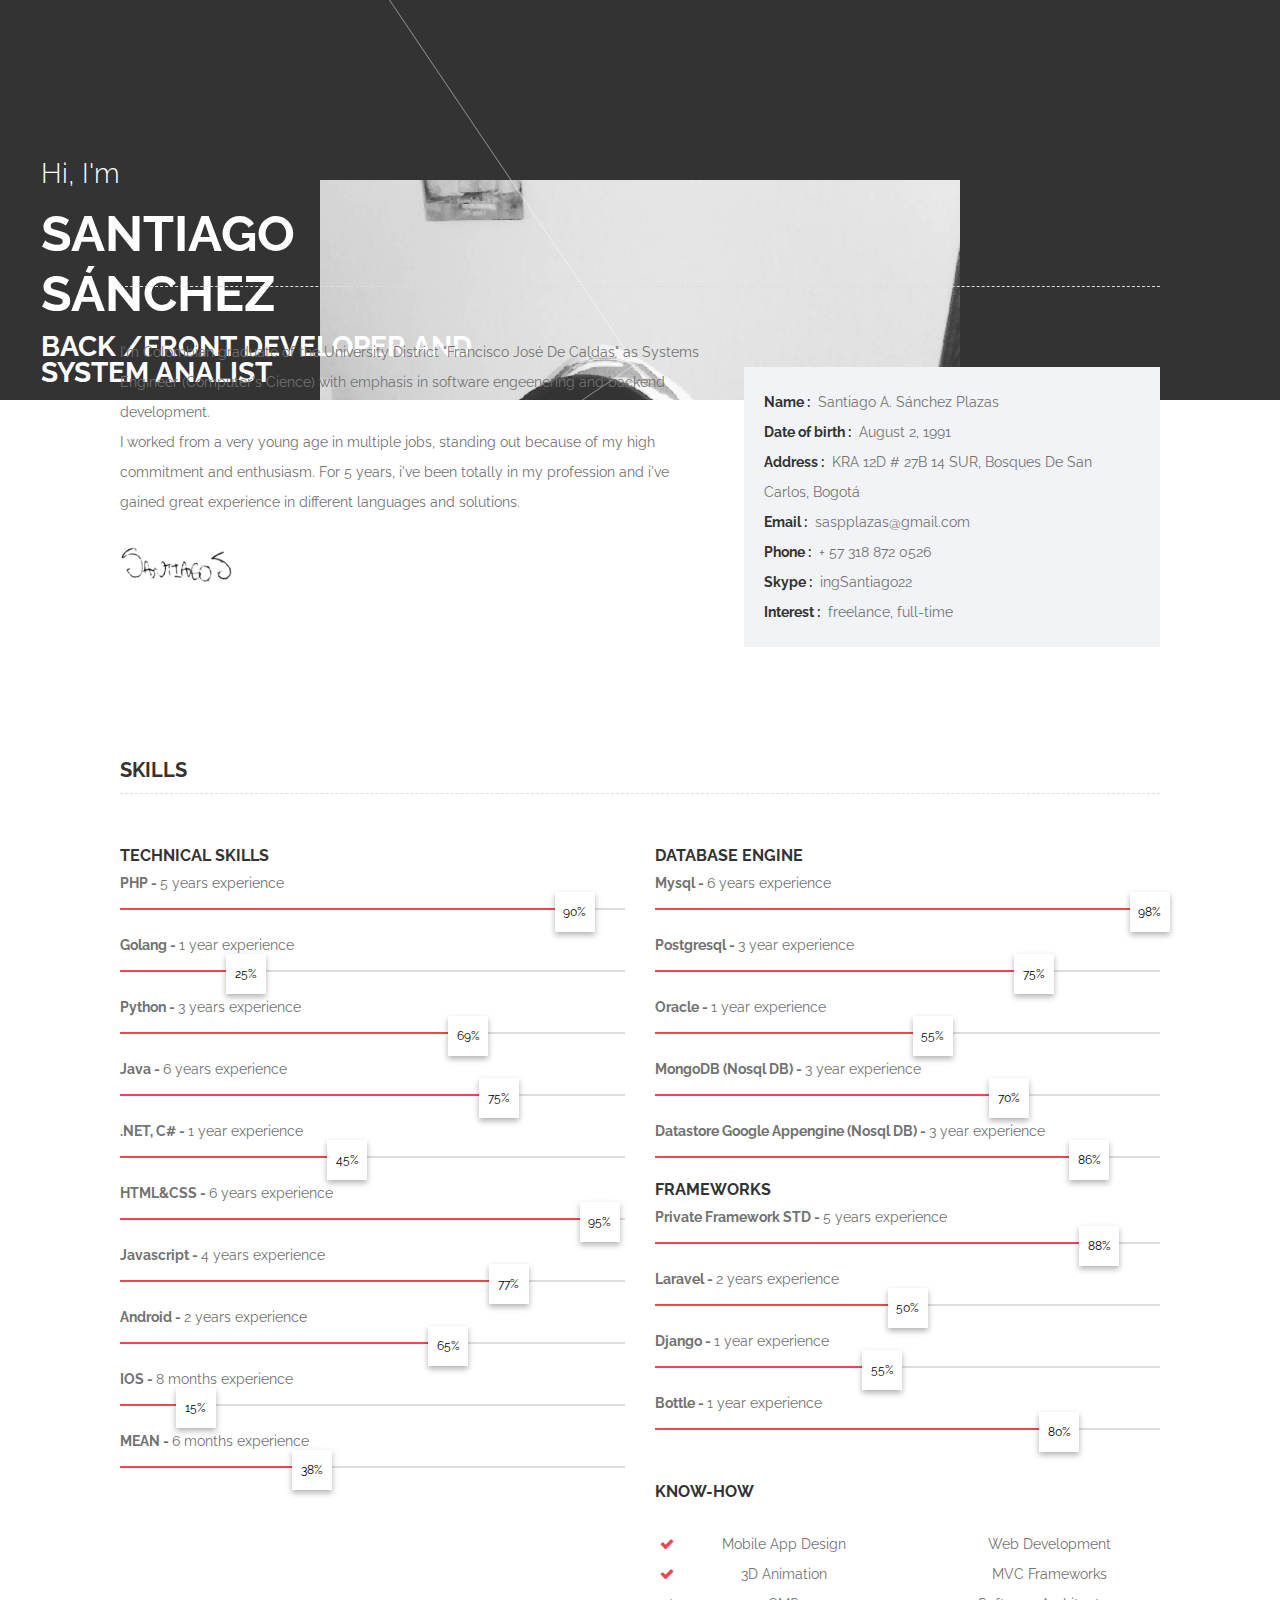
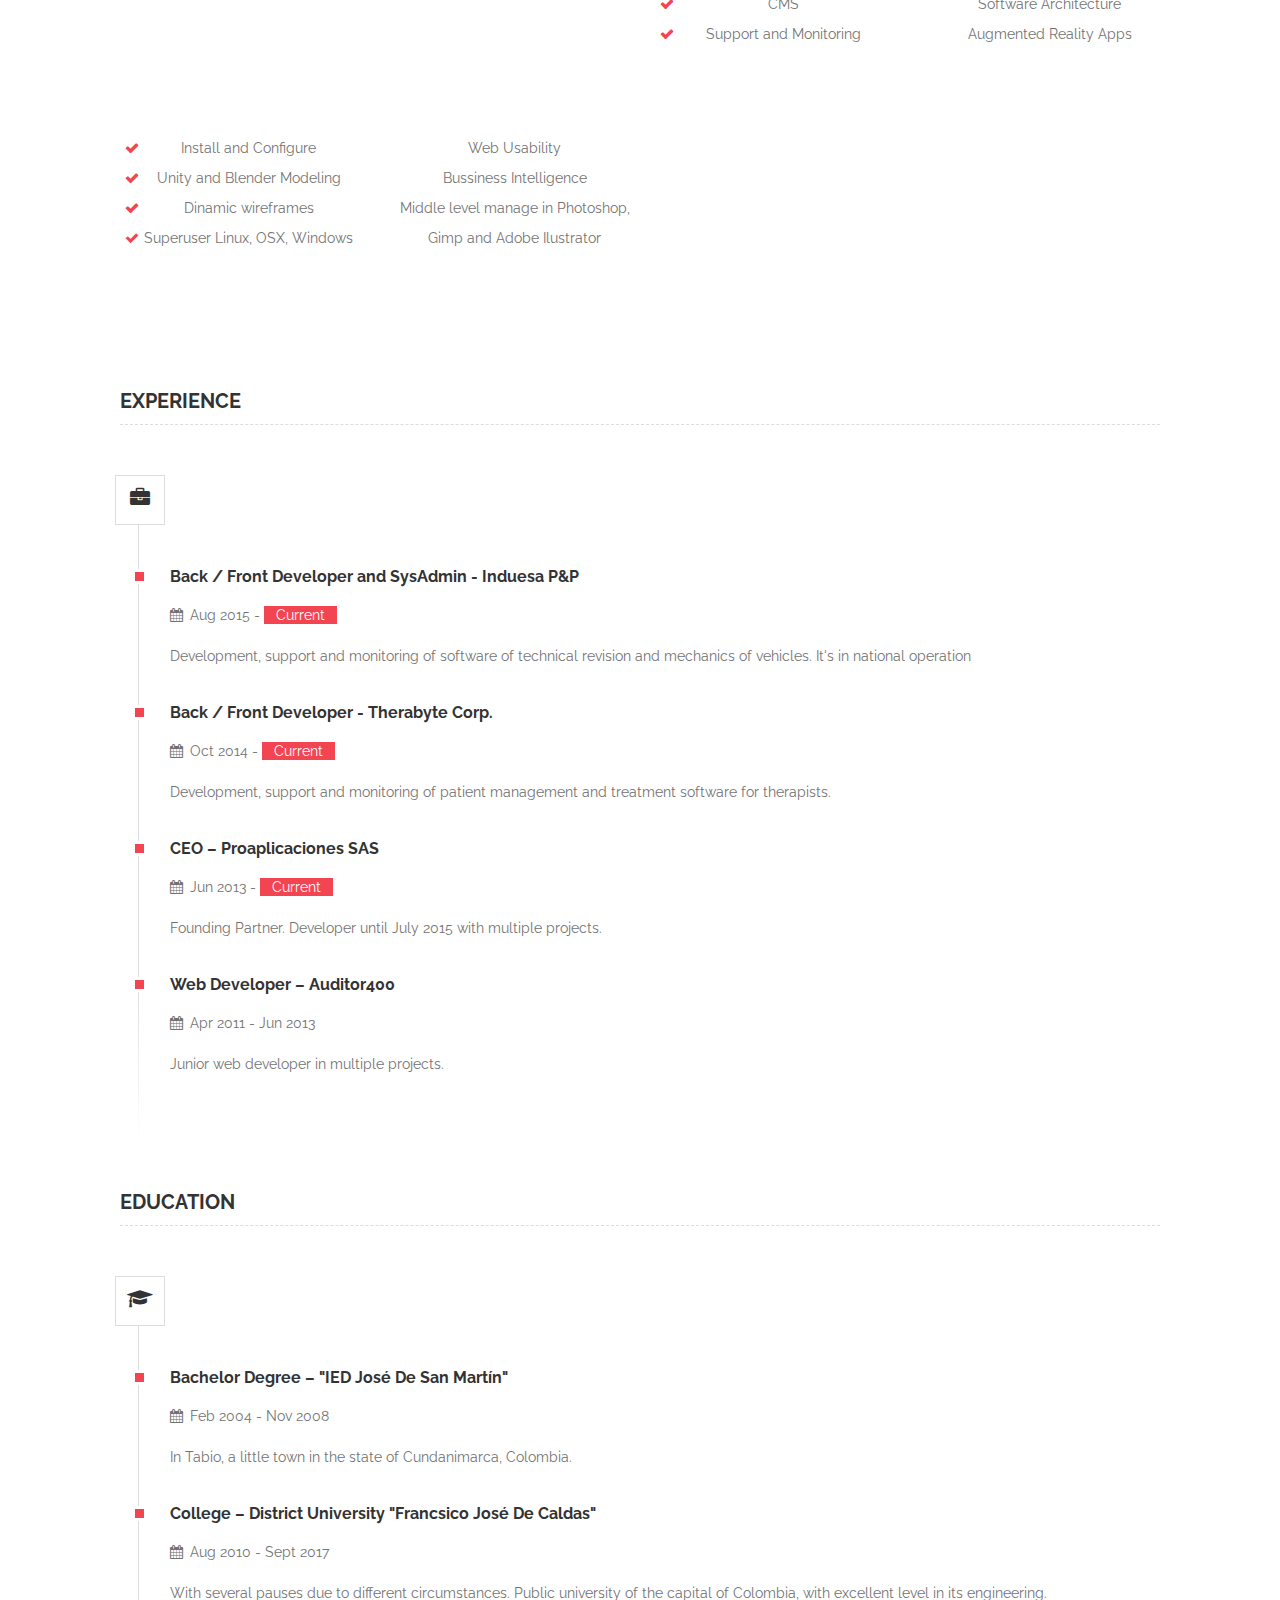
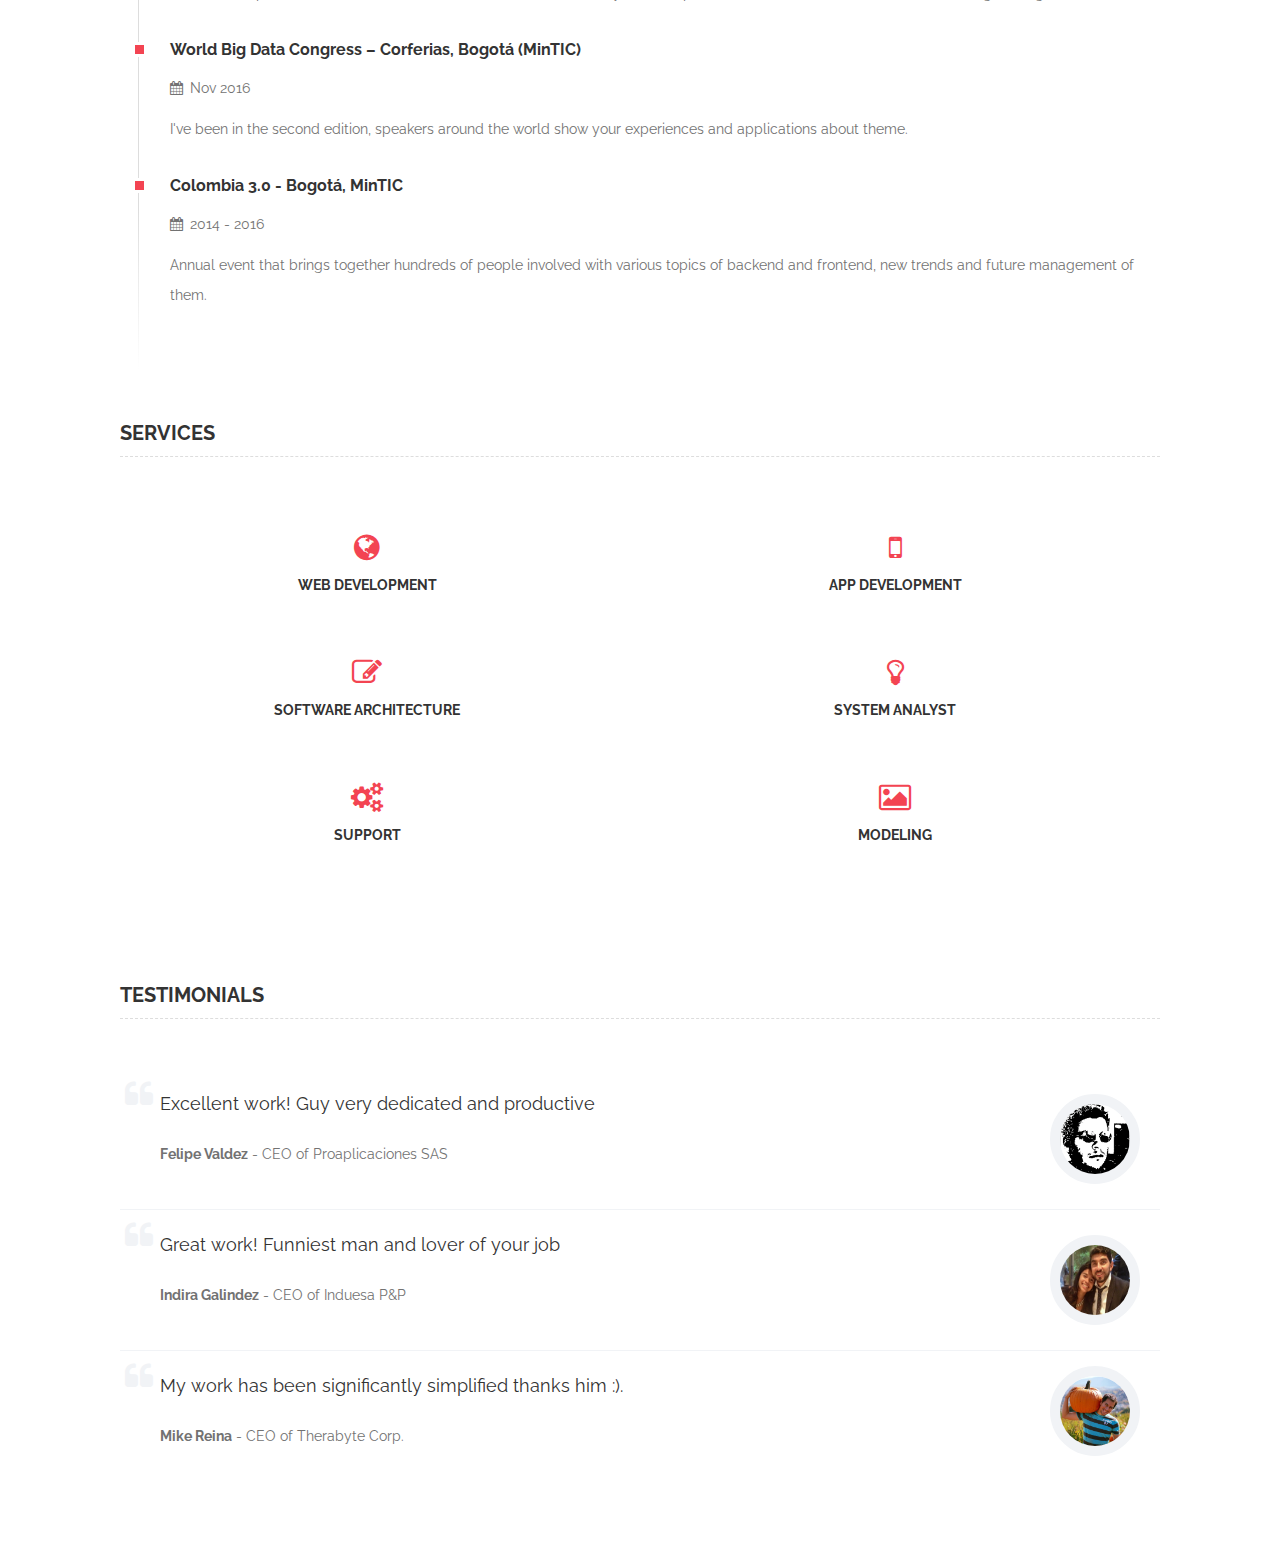
==== printable.html @ 927e7706 "initial commit" ====
<!DOCTYPE html>
<html lang="en">
<head>
	<meta charset="utf-8" />
	<meta http-equiv="X-UA-Compatible" content="IE=edge" />
	<meta name="viewport" content="width=device-width, initial-scale=1" />
	
	<title>Santiago S.| vCard</title>
	<meta name="description" content="" />
	<meta name="author" content="Santiago Sanchez" />
	<link rel="icon" href="images/favicon.ico"/>

	<link href='https://fonts.googleapis.com/css?family=Raleway:400,700' rel='stylesheet' type='text/css'/>
	<link rel="stylesheet" href="css/bootstrap.min.css" type="text/css" media="screen"/>
	<link rel="stylesheet" href="css/font-awesome.min.css" type="text/css" media="screen"/>
	<link rel="stylesheet" href="css/animate.css" type="text/css" media="screen"/>
	<link rel="stylesheet" href="css/style.css" type="text/css" media="screen"/>

</head>
<style>
.home {
    width: 100%;
    height: 400px;
    position: absolute;
    overflow: hidden;
    /*background: url(../images/1920X1080.gif) #333 40% 40%;*/
    background: #333 40% 40%;
    background-size: cover;
}
.home img {
    width: 50%;
    vertical-align: middle;
    text-align: center;
    margin-left: 25%;
    margin-top: 180px;
}
.content{
	margin-top:150px;
}
.colsm4.service{
	display:inline-block;
	max-width:49%;
	min-width:49%;
}
</style>
<body>
	<section class="home">
		<img class="sign" src="images/bgv2.jpg" alt="" />
	</section>
            <div class="container">
		<div class="name-block"> 
			<div class="name-block-container">	
				<h1><span>Hi, I'm</span>Santiago S&aacute;nchez</h1>
                                                <h2>Back /front Developer and System Analist</h2>				
			</div>	
		</div> 
		
									
			<section class="content"> 
				
				<div class="block-content">
					<h3 class="block-title">Profile</h3>
					<div class="row">
						<div class="col-md-7">
							<p>I'm Colombian graduate of the University District "Francisco José De Caldas" as Systems Engineer (Computer's Cience) with emphasis in software engeenering and backend development.   </p>
							<p>I worked from a very young age in multiple jobs, standing out because of my high commitment and enthusiasm. For 5 years, i've been totally in my profession and i've gained great experience in different languages and solutions. </p>
							<img class="sign" src="images/signature.png" alt="" />
						</div>
						<br/>
						<div class="col-md-5">
							<ul class="info-list">
								<li><strong>Name : </strong>   Santiago A. S&aacute;nchez Plazas</li>
								<li><strong>Date of birth : </strong>   August 2, 1991 </li>
								<li><strong>Address : </strong>   KRA 12D # 27B 14 SUR, Bosques De San Carlos, Bogot&aacute;</li>
								<li><strong>Email : </strong>  saspplazas@gmail.com</li>
								<li><strong>Phone : </strong>   + 57 318 872 0526</li>
								<li><strong>Skype : </strong>  ingSantiago22</li>
								<li><strong>Interest : </strong>  freelance, full-time</li>
							</ul>
						</div>					
					</div>
				</div> 
				
				<div class="block-content ">
					<h3 class="block-title">Skills</h3>
					<div class="row">
						<div class="col-sm-6">
							<h4>Technical Skills</h4>
							<label class="progress-bar-label">PHP - <span>5 years experience</span></label>
							<div class="progress">
								<div style="width: 90%;" class="progress-bar" role="progressbar" aria-valuenow="90" aria-valuemin="0" aria-valuemax="100">
									<span>90%</span>
								</div> 
							</div>
							<label class="progress-bar-label">Golang - <span>1 year experience</span></label>
							<div class="progress">
								<div style="width: 25%;" class="progress-bar" role="progressbar" aria-valuenow="25" aria-valuemin="0" aria-valuemax="100">
									<span>25%</span>
								</div> 
							</div>
							<label class="progress-bar-label">Python - <span>3 years experience</span></label>
							<div class="progress">
								<div style="width: 69%;" class="progress-bar" role="progressbar" aria-valuenow="69" aria-valuemin="0" aria-valuemax="100">
									<span>69%</span>
								</div> 
							</div>
							<label class="progress-bar-label">Java - <span>6 years experience</span></label>
							<div class="progress">
								<div style="width: 75%;" class="progress-bar" role="progressbar" aria-valuenow="75" aria-valuemin="0" aria-valuemax="100">
									<span>75%</span>
								</div> 
							</div>
							<label class="progress-bar-label">.NET, C# - <span>1 year experience</span></label>
							<div class="progress">
								<div style="width: 45%;" class="progress-bar" role="progressbar" aria-valuenow="45" aria-valuemin="0" aria-valuemax="100">
									<span>45%</span>
								</div> 
							</div>
							<label class="progress-bar-label">HTML&amp;CSS - <span>6 years experience</span></label>
							<div class="progress">
								<div style="width: 95%;" class="progress-bar" role="progressbar" aria-valuenow="95" aria-valuemin="0" aria-valuemax="100">
									<span>95%</span>
								</div> 
							</div>
							<label class="progress-bar-label">Javascript - <span>4 years experience</span></label>
							<div class="progress">
								<div style="width: 77%;" class="progress-bar" role="progressbar" aria-valuenow="77" aria-valuemin="0" aria-valuemax="100">
									<span>77%</span>
								</div> 
							</div>
							<label class="progress-bar-label">Android - <span>2 years experience</span></label>
							<div class="progress">
								<div style="width: 65%;" class="progress-bar" role="progressbar" aria-valuenow="65" aria-valuemin="0" aria-valuemax="100">
									<span>65%</span>
								</div> 
							</div>
							<label class="progress-bar-label">IOS - <span>8 months experience</span></label>
							<div class="progress">
								<div style="width: 15%;" class="progress-bar" role="progressbar" aria-valuenow="15" aria-valuemin="0" aria-valuemax="100">
									<span>15%</span>
								</div> 
							</div>
							<label class="progress-bar-label">MEAN - <span>6 months experience</span></label>
							<div class="progress">
								<div style="width: 38%;" class="progress-bar" role="progressbar" aria-valuenow="38" aria-valuemin="0" aria-valuemax="100">
									<span>38%</span>
								</div> 
							</div>
						</div> 
						<div class="col-sm-6">
							<h4>Database Engine</h4>
							<label class="progress-bar-label">Mysql - <span>6 years experience</span></label>
							<div class="progress">
								<div style="width: 98%;" class="progress-bar" role="progressbar" aria-valuenow="98" aria-valuemin="0" aria-valuemax="100">
									<span>98%</span>
								</div> 
							</div>
							<label class="progress-bar-label">Postgresql - <span>3 year experience</span></label>
							<div class="progress">
								<div style="width: 75%;" class="progress-bar" role="progressbar" aria-valuenow="75" aria-valuemin="0" aria-valuemax="100">
									<span>75%</span>
								</div> 
							</div>
							<label class="progress-bar-label">Oracle - <span>1 year experience</span></label>
							<div class="progress">
								<div style="width: 55%;" class="progress-bar" role="progressbar" aria-valuenow="55" aria-valuemin="0" aria-valuemax="100">
									<span>55%</span>
								</div> 
							</div>
							<label class="progress-bar-label">MongoDB (Nosql DB) - <span>3 year experience</span></label>
							<div class="progress">
								<div style="width: 70%;" class="progress-bar" role="progressbar" aria-valuenow="70" aria-valuemin="0" aria-valuemax="100">
									<span>70%</span>
								</div> 
							</div>
							<label class="progress-bar-label">Datastore Google Appengine (Nosql DB) - <span>3 year experience</span></label>
							<div class="progress">
								<div style="width: 86%;" class="progress-bar" role="progressbar" aria-valuenow="86" aria-valuemin="0" aria-valuemax="100">
									<span>86%</span>
								</div> 
							</div>
						</div>
						<div class="col-sm-6">
							<h4>Frameworks</h4>
							<label class="progress-bar-label">Private Framework STD - <span>5 years experience</span></label>
							<div class="progress">
								<div style="width: 88%;" class="progress-bar" role="progressbar" aria-valuenow="88" aria-valuemin="0" aria-valuemax="100">
									<span>88%</span>
								</div> 
							</div>
							<label class="progress-bar-label">Laravel - <span>2 years experience</span></label>
							<div class="progress">
								<div style="width: 50%;" class="progress-bar" role="progressbar" aria-valuenow="50" aria-valuemin="0" aria-valuemax="100">
									<span>50%</span>
								</div> 
							</div>
							<label class="progress-bar-label">Django - <span>1 year experience</span></label>
							<div class="progress">
								<div style="width: 45%;" class="progress-bar" role="progressbar" aria-valuenow="55" aria-valuemin="0" aria-valuemax="100">
									<span>55%</span>
								</div> 
							</div>
							<label class="progress-bar-label">Bottle - <span>1 year experience</span></label>
							<div class="progress">
								<div style="width: 80%;" class="progress-bar" role="progressbar" aria-valuenow="80" aria-valuemin="0" aria-valuemax="100">
									<span>80%</span>
								</div> 
							</div>
							<br/>
						</div>
						<div class="col-sm-6">
							<h4>Know-how</h4>
							<div class="row">
								<div class="colsm4 service">
									<ul class="icon-list">
										<li>Mobile App Design</li>
										<li>3D Animation</li>
										<li>CMS</li>
										<li>Support and Monitoring</li>
									</ul>
								</div> 
								<div class="colsm4 service">
									<ul class="icon-list">
										<li>Web Development</li>
										<li>MVC Frameworks</li>
										<li>Software Architecture</li>
										<li>Augmented Reality Apps</li>
									</ul>
								</div> 
							</div> 
						</div> 
						<div class="col-sm-6">
							<h4>&nbsp;</h4>
							<div class="row">
								<div class="colsm4 service">
									<ul class="icon-list">
										<li>Install and Configure</li>
										<li>Unity and Blender Modeling</li>
										<li>Dinamic wireframes</li>
										<li>Superuser Linux, OSX, Windows </li>
									</ul>
								</div> 
								<div class="colsm4 service">
									<ul class="icon-list">
										<li>Web Usability</li>
										<li>Bussiness Intelligence</li>	
										<li>Middle level manage in Photoshop, Gimp and Adobe Ilustrator</li>	
									</ul>
								</div> 
							</div> 
						</div> 
					</div> 
				</div>
						
				<div class="block-content ">
					<h3 class="block-title">Experience</h3>
					<div class="timeline experience">

						<div class="row ">											
							<div class="col-md-12">
								<div class="exp-holder">
									
									<div class="exp">
										<div class="hgroup">
											<h4>Back / Front Developer and SysAdmin - Induesa P&P</h4>
											<h5>Aug 2015 - <span class="current">Current</span></h5>
										</div>
										<p>Development, support and monitoring of software of technical revision and mechanics of vehicles. It's in national operation</p>
									</div>
									<div class="exp">
										<div class="hgroup">
											<h4>Back / Front Developer -  Therabyte Corp.</h4>
											<h5>Oct 2014 - <span class="current">Current</span></h5>
										</div>
										<p>Development, support and monitoring of patient management and treatment software for therapists.</p>
									</div>
									<div class="exp">
										<div class="hgroup">
											<h4>CEO – Proaplicaciones SAS </h4>
											<h5>Jun 2013 - <span class="current">Current</span></h5>
										</div>
										<p>Founding Partner. Developer until July 2015 with multiple projects.</p>
									</div>

									<div class="exp">
										<div class="hgroup">
											<h4>Web Developer – Auditor400 </h4>
											<h5>Apr 2011 - Jun 2013</h5>
										</div>
										<p>Junior web developer in multiple projects.</p>
									</div>												
															
								</div>
							</div>											
						</div>

					</div>
				</div>
				
				<div class="block-content">
					<h3 class="block-title">Education</h3>
					<div class="timeline education">
						<div class="row ">
							<div class="col-md-12">
								<div class="exp-holder">
									<div class="exp">
										<div class="hgroup">
											<h4>Bachelor Degree – "IED Jos&eacute; De San Mart&iacute;n" </h4>
											<h5>Feb 2004 - Nov 2008</h5>
										</div>
										<p>In Tabio, a little town in the state of Cundanimarca, Colombia.</p>
									</div>
									<div class="exp">
										<div class="hgroup">
											<h4>College – District University "Francsico Jos&eacute; De Caldas" </h4>
											<h5>Aug 2010 - Sept 2017</h5>
										</div>
										<p>With several pauses due to different circumstances. Public university of the capital of Colombia, with excellent level in its engineering.</p>
									</div>
									<div class="exp">
										<div class="hgroup">
											<h4>World Big Data Congress – Corferias, Bogot&aacute; (MinTIC) </h4>
											<h5>Nov 2016</h5>
										</div>
										<p>I've been in the second edition, speakers around the world show your experiences and applications about theme.</p>
									</div>
									<div class="exp">
										<div class="hgroup">
											<h4>Colombia 3.0 - Bogot&aacute;, MinTIC </h4>
											<h5>2014 - 2016</h5>
										</div>
										<p>Annual event that brings together hundreds of people involved with various topics of backend and frontend, new trends and future management of them.</p>
									</div>
								</div>
							</div>
						</div>
					 </div>
				</div>
				
				<div class="block-content">
					<h3 class="block-title">Services</h3>
					<div class="row">
						<div class="colsm4 service">
							<div class="service-icon">
								<i class=" fa fa-globe"></i>
							</div>
							<h4>Web Development</h4>
							<p></p>
						</div>
						<div class="colsm4 service">
							<div class="service-icon">
								<i class=" fa fa-mobile"></i>
							</div>
							<h4>App Development</h4>
							<p></p>
						</div>
						<div class="colsm4 service">
							<div class="service-icon">
								<i class=" fa fa-pencil-square-o"></i>
							</div>
							<h4>Software Architecture</h4>
							<p></p>
						</div>
						<div class="colsm4 service">
							<div class="service-icon">
								<i class="fa fa-lightbulb-o"></i>
							</div>
							<h4>System Analyst</h4>
							<p></p>
						</div>	
						<div class="colsm4 service">
							<div class="service-icon">
								<i class="fa fa-gears"></i>
							</div>
							<h4>Support</h4>
							<p></p>
						</div>
						<div class="colsm4 service">
							<div class="service-icon">
								<i class="fa fa-image"></i>
							</div>
							<h4>Modeling</h4>
							<p></p>
						</div>							
					</div>
				</div> 
				
				<!--<div class="block-content">
					<h3 class="block-title">Awards</h3>
					<div class="row">
						<div class="col-md-12">
							<div class="col-sm-3 awards">
								<img src="images/awards/350x150.gif" alt="" />
							</div>
							<div class="col-sm-3 awards">
								<img src="images/awards/350x150.gif" alt="" />
							</div>
							<div class="col-sm-3 awards">
								<img src="images/awards/350x150.gif" alt="" />
							</div>
							<div class="col-sm-3 awards">
								<img src="images/awards/350x150.gif" alt="" />
							</div>
						</div>	
					</div>
				</div>--> 
				
				<div class="block-content">
					<h3 class="block-title">Testimonials</h3>
					<div class="row">
						<div class="col-md-12">
							<ul class="testimonials">
								<li>
									<img src="images/testimonials/1.png" alt="">
									<blockquote>Excellent work! Guy very dedicated and productive<p class="quote"><span>Felipe Valdez</span> - CEO of Proaplicaciones SAS</p></blockquote>
									
								</li>
								<li>
									<img src="images/testimonials/2.png" alt="">
									<blockquote>Great work! Funniest man and lover of your job<p class="quote"><span>Indira Galindez</span> - CEO of Induesa P&P</p></blockquote>
									
								</li>
								<li>
									<img src="images/testimonials/3.png" alt="">
									<blockquote>My work has been significantly simplified thanks him :).<p class="quote"><span>Mike Reina</span> - CEO of Therabyte Corp.</p></blockquote>
									
								</li>
							</ul>
						  </div>						
					</div>
					
				</div> 
			
			</section>						
	</div>			



<script src="https://ajax.googleapis.com/ajax/libs/jquery/1.11.3/jquery.min.js"></script>
<script type="text/javascript" src="js/bootstrap.min.js"></script>
<script type="text/javascript" src="js/jquery.isotope.min.js"></script>
<script type="text/javascript" src="js/jquery.placeholder.min.js"></script>
 </body>
</html>
---- css/style.css ----
/*------------------------------------------------------------------

    [Master Stylesheet]

    Theme Name: Hello | Personal vCard Template
    Version: 1.0
    Last change: 09/12/2015
	Developer: LionCoders - http://www.lion-coders.com

-------------------------------------------------------------------*/



/*------------------------------------------------------------------

    [Table of contents]

	1. MAIN CONTAINER
	2. MENU
	3. NAME BLOCK
	4. ABOUT BLOCK
	5. PORTFOLIO BLOCK
	6. BLOG BLOCK
	7. CONTACT BLOCK
	8. CONTENT BLOCKS
	9. RESPONSIVE

-------------------------------------------------------------------*/

/* -------------------------
        0. standard
------------------------- */
body {
    font: 400 14px 'Raleway', sans-serif;
    -webkit-font-smoothing: antialiased;
    line-height: 30px;
    color: #727272;
    overflow-x: hidden;
}

a:hover, a:focus {
    text-decoration: none;
    outline: none;
}

img {
    max-width: 100%;
    height: auto;
}


/* texts */
h1, h2, h3, h4, h5, h6 {
    text-transform: uppercase;
    font-weight: 700;
    color: #333;
}

h1 {
    font-size: 50px;
    line-height: 60px;
    margin-top: 0;
    margin-bottom: 0;
}

h2 {
    font-size: 22px;
    line-height: 26px;
    margin-top: 0;
    margin-bottom: 0;
}

h3 {
    font-size: 20px;
    line-height: 26px;
    margin-top: 0;
    margin-bottom: 0;
    font-weight: 500;
}

h4 {
    font-size: 16px;
    line-height: 24px;
    margin-top: 0;
    margin-bottom: 0;
}

h5 {
    font-size: 15px;
    line-height: 32px;
    margin-top: 0;
    margin-bottom: 0;
}

h6 {
    font-size: 14px;
    line-height: 32px;
    font-weight: 500;
}

p {
    margin: 0;
}

ul {
    list-style: none;
    padding-left: 0;
}

strong, small {
    color: #333;
}

.btn {
    border: 2px solid transparent;
    border-radius: 0;
    padding: 12px 28px;
    margin: 20px 0;
    text-transform: uppercase;
    font-size: 14px;
    font-weight: 700;
    transition: all .3s;
    position: relative;
    color: #FFF;
    background-color: #F34452;
    z-index: 20;
    overflow: hidden;
}

.btn:hover {
    color: #F34452;
    background-color: #FFF;
    border: 2px solid #F34452;
}
.btn:focus {
    color: #FFF;
	outline: none;
}

.btn-download {
    border: none;
    font-size: 16px;
    padding: 16px 55px 16px 25px;
}

.btn-download:hover {
    border: none;
    color: #FFF;
    background-color: #F34452;
}

.btn-download:before {
    position: absolute;
    content: '\f019';
    font-family: 'FontAwesome';
    top: 16px;
    right: 20px;
    font-size: 16px;
}

.btn-download:hover:before {
    -webkit-animation-duration: 1s;
    animation-duration: 1s;
    -webkit-animation-fill-mode: both;
    animation-fill-mode: both;
    -webkit-animation-iteration-count: infinite;
    animation-iteration-count: infinite;
    -webkit-animation-name: fadeOutDown;
    animation-name: fadeOutDown;
    -webkit-transform-origin: center bottom;
    transform-origin: center bottom;
}

.btn-download:after {
    content: "";
    position: absolute;
    background-color: rgba(0,0,0,0.2);
    right: 0;
    top: 0;
    height: 100%;
    width: 0;
    z-index: -1;
    transition: all .3s;
}

.btn-download:hover:after {
    width: 50px;
    height: 70px;
    right: -5px;
    top: -5px;
    -ms-transform: rotate(15deg);
    -webkit-transform: rotate(15deg);
    transform: rotate(15deg);
}

.form-control {
    box-shadow: none;
    -webkit-box-shadow: none;
    border-radius: 0;
}

.form-control:focus {
    box-shadow: none;
    -webkit-box-shadow: none;
}

.hidex {
    opacity: 0;
    visibility: hidden;
    z-index: -100;
}

.showx {
    opacity: 1;
    visibility: visible;
    z-index: 999;
}

.lowercase {
    text-transform: lowercase;
}

.preloader {
	position: fixed;
	left: 0;
	top: 0;
	right: 0;
	bottom: 0;
	width: 100%;
	height: 100%;
	z-index: 9999;
	background: transparent;
}

.preloader .spinner {
	position: absolute;
	top: 50%;
	left: 50%;
	margin-top: -32.5px;
	margin-left: -32.5px;
}

.preloader-left {
	position: fixed;
	width: 50%;
	height: 100%;
	background: white;
	z-index: 999;
	transition: .7s .3s transform ease-in-out;
}

.slide-left {
	transform: translate3d(-100%, 0, 0);
	will-change: transform;
}

.preloader-right {
	position: fixed;
	width: 50%;
	right: 0;
	height: 100%;
	background: white;
	z-index: 999;
	transition: .7s .3s transform ease-in-out;
}

.slide-right {
	transform: translate3d(100%, 0, 0);
	will-change: transform;
}


/* -------------------------
        1. MAIN CONTAINER
------------------------- */
.home {
    width: 100%;
    height: 100%;
    position: absolute;
    overflow: hidden;
    /*background: url(../images/1920X1080.gif) #333 40% 40%;*/
    background: url(../images/bw/8.jpg) #333 40% 40%;
    background-size: cover;
}

/* -------------------------
        2. MENU
------------------------- */
.menu-blocks {
    transition: all 0.5s;
}

h2.menu-item {
    position: relative;
    color: #FFF;
    cursor: pointer;
    margin: 50px;
    font-size: 28px;
}

h2.menu-item:before {
    position: absolute;
    top: -40px;
    left: -20px;
    font-size: 14px;
}

h2.about.menu-item:before {
    content: '01';
}

h2.portfolio.menu-item:before {
    content: '02';
}

h2.blog.menu-item:before {
    content: '03';
}

h2.contact.menu-item:before {
    content: '04';
}

h2.menu-item:after {
    position: absolute;
    content: '';
    top: -10px;
    left: -20px;
    width: 70px;
    height: 1px;
    background: #FFF;
    transition: all 0.5s ease;
}

h2.menu-item:hover:after {
    background: #F34452;
}



/* -------------------------
        3. NAME BLOCK
------------------------- */
.name-block {
    position: absolute;
    width: 700px;
    height: 700px;
    border: 1px solid rgba(255,255,255,0.4);
    display: table;
    transition: all 0.5s;
}

.name-block.reverse {
    position: absolute;
    -ms-transform: rotate(0deg);
    -webkit-transform: rotate(0deg);
    transform: rotate(0deg);
    width: 30%;
    height: 100%;
    left: 0;
    top: 0;
    border: none;
    display: table;
}

.name-block-container.reverse {
    display: table-cell;
    height: 100%;
    vertical-align: middle;
    -ms-transform: rotate(0deg);
    -webkit-transform: rotate(0deg);
    transform: rotate(0deg);
    padding: 0 30px;
}

.name-block-container {
    display: table-cell;
    vertical-align: middle;
    padding-left: 240px;
    -ms-transform: rotate(34deg);
    -webkit-transform: rotate(34deg);
    transform: rotate(34deg);
}

.name-block-container h1,
.name-block-container h2 {
    text-transform: capitalize;
    font-weight: 700;
    color: #FFF;
    margin-bottom: 10px;
    text-transform: uppercase;
}

.name-block-container h2 {
    font-size: 28px;
}

.name-block-container h1 span {
    font-size: 28px;
    font-weight: 300;
    display: block;
    text-transform: capitalize;
}

.social {
    position: absolute;
    bottom: 15%;
}

.social li {
    display: inline-block;
    margin-right: 2px;
    text-align: center;
}

.social a {
    border: 2px solid #FFF;
    color: #FFF;
    display: inline-block;
    height: 35px;
    width: 35px;
}

.social li i {
    line-height: 32px;
    font-size: 12px;
}

.social a:hover {
    border: 2px solid #F34452;
    color: #F34452;
}


/* -------------------------
        4. ABOUT BLOCK
------------------------- */
.about-block {
    position: absolute;
    width: 430px;
    height: 300px;
    border: 1px solid rgba(255,255,255,0.4);
    display: table;
}

.about-block-container {
    display: table-cell;
    vertical-align: middle;
    padding: 150px 0 0 70px;
    -ms-transform: rotate(34deg);
    -webkit-transform: rotate(34deg);
    transform: rotate(34deg);
}

.sign {
    margin-top: 30px;
}

ul.info-list {
    background: #F1F3F6;
    padding: 20px;
}

ul.info-list li strong {
    margin-right: 5px;
}

.progress {
    height: 2px;
    margin-bottom: 20px;
    background-color: #ddd;
    border-radius: 0;
    box-shadow: none;
    overflow: visible;
}

.progress-bar {
    line-height: 8px;
    background-color: #F34452;
    box-shadow: none;
    position: relative;
}

.progress-bar span {
    display: block;
    width: 40px;
    height: 40px;
    line-height: 40px;
    text-align: center;
    color: #000;
    background: #fff;
    font-weight: 400;
    position: absolute;
    top: -16px;
    right: -20px;
    box-shadow: 0 3px 6px rgba(0,0,0,.3);
}

.progress-bar-label {
    font-weight: 700;
    margin-bottom: 10px;
}

.progress-bar-label span {
    font-weight: 400;
}

.icon-list li {
    padding-left: 25px;
}

.icon-list li:before {
    position: absolute;
    content: '\f00c';
    font-family: 'FontAwesome';
    left: 20px;
    color: #F34452;
}

.timeline {
    position: relative;
}

.timeline:before {
    background: #ddd;
    background: -moz-linear-gradient(top,  #ddd 1%, #ddd 75%, #ffffff 100%);
    background: -webkit-gradient(linear, left top, left bottom, color-stop(1%,#ddd), color-stop(75%,#ddd), color-stop(100%,#ffffff));
    background: -webkit-linear-gradient(top,  #ddd 1%,#ddd 75%,#ffffff 100%);
    background: -o-linear-gradient(top,  #ddd 1%,#ddd 75%,#ffffff 100%);
    background: -ms-linear-gradient(top,  #ddd 1%,#ddd 75%,#ffffff 100%);
    background: linear-gradient(to bottom,  #ddd 1%,#ddd 75%,#ffffff 100%);
    filter: progid:DXImageTransform.Microsoft.gradient( startColorstr='#ddd', endColorstr='#ffffff',GradientType=0 );
    bottom: 0;
    content: "";
    left: 18px;
    position: absolute;
    top: 50px;
    width: 1px;
    height: 100%;
}

.timeline:after {
    border: 1px solid #ddd;
    font-family: 'FontAwesome';
    top: 0;
    left: -5px;
    width: 50px;
    height: 50px;
    position: absolute;
    text-align: center;
    color: #333333;
    font-size: 20px;
    line-height: 45px;
}

.timeline.experience:after {
    content: '\f0b1';
}

.timeline.education:after {
    content: '\f19d';
}

.exp {
    padding-left: 50px;
    padding-top: 20px;
    position: relative;
    margin-bottom: 10px;
}

.exp:after {
    background: #F34452;
    border: 3px solid #ffffff;
    content: "";
    height: 15px;
    left: 12px;
    position: absolute;
    text-align: center;
    top: 24px;
    width: 15px;
}

.exp-holder {
    margin-top: 70px;
}

.exp .hgroup h4, .exp .hgroup h5 {
    text-transform: none;
    margin-bottom: 10px;
}

.exp .hgroup {
    margin-bottom: 5px;
}

.exp .hgroup h5 {
    font-size: 14px;
    font-weight: 400;
    color: #727272;
    padding-left: 20px;
}

.exp .hgroup h5:before {
    position: absolute;
    left: 50px;
    content: '\f073';
    font-family: 'FontAwesome';
    font-style: normal;
}

.exp .hgroup h5 span.current {
    color: #ffffff;
    background: #F34452;
    padding: 1px 12px;
}

.service {
    text-align: center;
    margin: 25px 0;
}

.service h4 {
    margin: 10px 0;
    font-size: 14px;
}

.service-icon {
    font-size: 30px;
    margin-bottom: 10px;
    color: #F34452;
}

.awards img {
    border: 1px solid #F1F3F6;
    opacity: 0.7;
}

.awards:hover img {
    opacity: 1;
}

.testimonials li {
    position: relative;
    border-bottom: 1px solid #F1F3F6;
}

.testimonials li:last-child {
    border-bottom: none;
}

.testimonials li:hover {
    background: #F1F3F6;
}

.testimonials li img {
    position: absolute;
    top: 50%;
    transform: translateY(-50%);
    right: 20px;
    width: 90px;
    height: 90px;
    border: 10px solid #F1F3F6;
    border-radius: 50%;
}

.testimonials li:hover img {
    border: 10px solid #F34452;
}

.testimonials li blockquote {
    width: 80%;
    border-left: none;
    padding: 20px 40px;
    color: #333;
}

.testimonials li:before {
    position: absolute;
    top: 10px;
    left: 5px;
    content: '\f10d';
    font-family: 'FontAwesome';
    font-size: 30px;
    color: #F1F3F6;
    z-index: 0;
}

.testimonials li:hover:before {
    color: #FFF;
}

.testimonials li .quote {
    display: block;
    margin-top: 20px;
    font-size: 14px;
    color: #727272;
}

.testimonials li .quote span {
    font-weight: 700;
}

.btn-email {
    position: relative;
}

.btn-email:before {
    position: absolute;
    left: 0;
    top: 45px;
    content: '';
    border-top: 1px solid #F1F3F6;
    width: 100%;
}

/* -------------------------
        5. PORTFOLIO BLOCK
------------------------- */
.portfolio-block {
    position: absolute;
    width: 430px;
    height: 400px;
    border: 1px solid rgba(255,255,255,0.4);
    display: table;
}

.portfolio-block-container {
    display: table-cell;
    vertical-align: middle;
    -ms-transform: rotate(34deg);
    -webkit-transform: rotate(34deg);
    transform: rotate(34deg);
}

/* Portfolio */
#projects {
    margin-bottom: 50px;
}

#filters {
    list-style: none;
    padding: 0;
    margin: 0 0 30px;
    text-align: center;
}

#filters > li {
    display: inline-block;
    position: relative;
    padding: 8px 16px;
    text-transform: uppercase;
    font-size: 13px;
    cursor: pointer;
}

#filters > li:before {
    content: "/";
    position: absolute;
    top: 15px;
    left: -5px;
    font-size: 10px;
    line-height: 18px;
    color: #666;
}

#filters > li:first-child:before {
    content: none;
}

#filters > li.active {
    color: #333;
}

.isotope,
.isotope .isotope-item {
  /* change duration value to whatever you like */
    -webkit-transition-duration: 0.8s;
    -moz-transition-duration: 0.8s;
    -ms-transition-duration: 0.8s;
    -o-transition-duration: 0.8s;
    transition-duration: 0.8s;
}

.isotope {
    -webkit-transition-property: height, width;
    -moz-transition-property: height, width;
    -ms-transition-property: height, width;
    -o-transition-property: height, width;
    transition-property: height, width;
}

.isotope .isotope-item {
    -webkit-transition-property: -webkit-transform, opacity;
    -moz-transition-property: -moz-transform, opacity;
    -ms-transition-property: -ms-transform, opacity;
    -o-transition-property: -o-transform, opacity;
    transition-property: transform, opacity;
}

/**** disabling Isotope CSS3 transitions ****/

.isotope.no-transition,
.isotope.no-transition .isotope-item,
.isotope .isotope-item.no-transition {
    -webkit-transition-duration: 0s;
    -moz-transition-duration: 0s;
    -ms-transition-duration: 0s;
    -o-transition-duration: 0s;
    transition-duration: 0s;
}

.project {
    position: relative;
    width: 33.22222233%;
    float: left;
    overflow: hidden;
}

.vcenter {
    display: table;
    height: 100%;
    width: 100%;
    text-align: center;
}

.centrize {
    display: table-cell;
    vertical-align: middle;
}

.project:hover .project-overlay {
    opacity: 1;
    z-index: 999;
}

.project-overlay {
    position: absolute;
    left: 5%;
    top: 5%;
    height: 90%;
    width: 90%;
    background-color: rgba(255, 255, 255, 0.75);
    opacity: 0;
    transition: opacity .8s ease, border .8s ease;
    text-align: center;
}

.project-overlay p {
    color: #333;
    font-size: 14px;
}

.project-overlay h4 {
    text-transform: uppercase;
    margin: 0;
}

#post-modal .modal-dialog,
#project-modal .modal-dialog {
	width: 100%;
	margin: 0;
}
#post-modal .modal-content,
#project-modal .modal-content {
    border: none;
    border-radius: 0;
    box-shadow: none;
    outline: none;
}

.project-title h2 {
	margin-bottom: 20px;
}
.project-title .tags {
	font-weight: 700;
	font-size: 12px;
	margin-bottom: 20px;
}
.project-description {
	text-align: justify;
}
.project-media {
	margin: 0 auto;
	max-width: 780px;
	margin-top: 30px;
}

.video-container {
    padding: 0 0 60%;
    position: relative;
    width: 100%;
}

.video-container iframe {
    border: 0 none;
    height: 100%;
    left: 0;
    position: absolute;
    top: 0;
    width: 100%;
}

/* -------------------------
        6. BLOG BLOCK
------------------------- */
.blog-block {
    position: absolute;
    width: 430px;
    height: 300px;
    border: 1px solid rgba(255,255,255,0.4);
    display: table;
}

.blog-block-container {
    display: table-cell;
    vertical-align: middle;
    padding-left: 50px;
    -ms-transform: rotate(34deg);
    -webkit-transform: rotate(34deg);
    transform: rotate(34deg);
}

.post {
    background-color: #fff;
    margin: 25px 0;
}

.post:last-child {
    border-bottom: 0;
}

.post-thumbnail {
    text-align: center;
}

.post-title {
    text-align: center;
}

.post-title h2 {
    font-size: 28px;
    margin-top: 50px;
	margin-bottom: 20px;
}

.post-info {
    font-size: 14px;
}

.post-info i {
}

.post-info:after {
    content: "";
    display: block;
    width: 40px;
    height: 2px;
    background: #333;
    margin: 20px auto;
}

.post-info span {
    padding: 0 2px;
}

.post-info .slash:before {
    content: "/";
}

.post-body {
    text-align: center;
    padding: 20px;
}

.post-body p {
    padding-bottom: 20px;
    line-height: 2em;
}

.pagination > li > a, .pagination > li > span {
    background-color: #F1F3F6;
    border: 1px solid #F1F3F6;
    color: #727272;
}

.pagination > li:hover > a, .pagination > li:hover > span {
    color: #333;
}

.pagination > .active > a, .pagination > .active > a:focus, .pagination > .active > a:hover, .pagination > .active > span, .pagination > .active > span:focus, .pagination > .active > span:hover {
    background-color: #F34452;
    border-color: #F34452;
    color: #fff;
}

.pagination > li:first-child > a, 
.pagination > li:first-child > span {
    border-bottom-left-radius: 0;
    border-top-left-radius: 0;
}

.pagination > li:last-child > a, 
.pagination > li:last-child > span {
    border-bottom-right-radius: 0;
    border-top-right-radius: 0;
}

#blog-header {
  height: 500px;
}
#blog-header .overlay {
  position: absolute;
  background: rgba(0,0,0,0.5);
  width: 100%;
  height: 500px;
  top: 0;
  bottom: 0;
  z-index: 0;
}

.single-post-title,
.single-post-title h1 {
	color: #FFF;
}
.single-post-title h1 {
	margin-bottom: 30px;
}

#post .content {
	padding-top: 30px;
}

#single-post .post {
    padding: 0;
    border-bottom: 0;
    margin-bottom: 50px;
}

#single-post .post-body {
    text-align: justify;
}

.author-box {
	background: #F1F3F6;
	overflow: auto;
	padding: 30px 0;
	margin: 30px 0 0;
}
.author-box h3 {
	font-weight: 700;
	font-size: 14px;
	margin-bottom: 10px;
}
.author-box h3 span {
	color: #727272;
}

#blog-social {
	display: block;
	width: 100%;
	clear: both;
	text-align: center;
	padding: 30px 0;
	margin: 0 0 70px;
	border-bottom: 1px solid #F1F3F6;
}

#blog-social > li {
    display: inline-block;
}

#blog-social > li > a {
    display: block;
    width: 40px;
    height: 40px;
    margin: 5px;
    border: 1px solid #ddd;
    font-size: 16px;
    color: #ddd;
    padding: 0;
    line-height: 36px;
    text-align: center;
    transition: all .3s ease;
}

#blog-social > li > a:hover {
    color: #F34452;
	border: 1px solid #F34452;
}

#comments {
    margin-bottom: 50px;
}

#comments h5 {
    font-size: 13px;
}

.comments-list {
    padding-left: 0;
    list-style: none;
    margin: 0;
}

.comments-list > li {
    border: 1px solid #ddd;
    margin-bottom: 14px;
}

.comments-list > li:before,
.comments-list > li:after {
    content: " ";
    display: table;
}

.comments-list > li:after {
    clear: both;
}

.comments-list .children {
    list-style: none;
    border-top: 1px solid #ddd;
    padding-left: 60px;
}

.comments-list .children > li {
    padding: 14px;
    border-bottom: 1px solid #ddd;
    margin: 0;
}

.comments-list .children > li:last-child {
    border-bottom: 0;
}

.comments-list .children > li .comment:before {
    position: absolute;
	content: '\f178';
	font-family: 'FontAwesome';
	font-size: 26px;
    margin-top: 5%;
    margin-left: -30px;
}

.comments-list > li .comment {
    padding: 14px;
}

.comment:before,
.comment:after {
    content: " ";
    display: table;
}

.comment:after {
    clear: both;
}

.comment img {
    margin-top: 10px;
}

.comment-date {
    font-size: 11px;
    color: #727272;
}

.comment-reply {
    font-size: 11px;
    position: absolute;
    right: -15px;
    top: -15px;
    padding: 5px;
    border: 1px solid #ddd;
}

.comments-list .children > li .comment-reply {
    right: -29px;
    top: -29px;
}

.comment-reply:hover {
    background: #333;
}

#respond h5 {
    font-size: 13px;
}

.comment-respond {
    padding: 20px 0;
    margin-bottom: 50px;
}

.comment-respond .form-control {
    font-size: 11px;
}

.comment-respond textarea {
    min-height: 120px;
    max-width: 100%;
    resize: none;
}

.comment-respond input.form-control:focus,
.comment-respond textarea.form-control:focus {
    border: 1px solid #F34452;
}

.form-double:before,
.form-double:after {
    content: " ";
    display: table;
}

.form-double:after {
    clear: both;
}

.form-double .form-group {
    width: 50%;
    float: left;
    padding-right: 5px;
}

.form-double .form-group.last {
    padding-right: 0;
    padding-left: 5px;
}

.comment-respond .form-group .input-group-addon {
    background: transparent;
    border-radius: 0;
}

.form-submit {
    text-align: right;
}

/* -------------------------
        7. CONTACT BLOCK
------------------------- */
.contact-block {
    position: absolute;
    width: 430px;
    height: 400px;
    border: 1px solid rgba(255,255,255,0.4);
    display: table;
}

.contact-block-container {
    display: table-cell;
    vertical-align: middle;
    -ms-transform: rotate(34deg);
    -webkit-transform: rotate(34deg);
    transform: rotate(34deg);
}

.contact-content {
    display: table;
    width: 100%;
    margin-bottom: 20px;
}

.contact-icon {
    width: 60px;
    vertical-align: top;
    font-size: 30px;
    text-align: center;
    color: #F34452;
}

.contact-details, .contact-icon {
    display: table-cell;
}

.contact-details h5 {
    font-size: 14px;
    margin-bottom: 0;
}

.error-form {
    float: right;
    margin: -24px 2px 0 0;
    position: relative;
    top: 0;
}

.error-form i:before {
    color: #C33;
    font-size: 100%;
    vertical-align: top;
    margin-right: 10px;
}

.alert-success {
    text-align: left;
}

#formcontactus .form-control {
    background-color: transparent;
    -webkit-box-shadow: none;
    box-shadow: none;
    border: none;
    border-bottom: 1px solid #727272;
    border-radius: 0;
    width: 100%;
    font-size: 14px;
    transition: all .3s;
}

#formcontactus .form-control:focus {
    -webkit-box-shadow: none;
    box-shadow: none;
    border-bottom: 1px solid #F34452;
}

#formcontactus textarea {
    resize: none;
}


/* -------------------------
        8. CONTENT BLOCKS
------------------------- */ 
.inline-menu-container {
    background: #F1F3F6;
    position: fixed;
    width: 70%;
    left: 30%;
    z-index: 99999;
} 

#post-modal .inline-menu-container,
#project-modal .inline-menu-container {
	height: 40px;
}

#modal-close.close {
	opacity: 0.9;
	padding: 5px 15px;
}

#close {
    font-size: 20px;
}

.inline-menu {
    float: right;
}

.inline-menu li {
    display: inline-block;
    cursor: pointer;
    font-weight: 700;
    padding: 0 15px;
    color: #333;
    border-right: 1px solid #ddd;
}

.inline-menu li.active {
    text-decoration: line-through;
    cursor: text;
}
#project-modal,
#post-modal,
.content-blocks {
    position: absolute;
    width: 70%;
    max-height: auto;
    height: 100%;
    overflow-y: scroll;
    top: 0;
    left: 30%;
    background: #FFF;
    transition: all 0.5s;
}

#post-modal,
#project-modal {
	z-index: 99999;
}

.content {
    position: relative;
    padding: 100px 50px 50px;
    height: auto;
    overflow: hidden;
}

.block-content {
    margin: 0 0 100px;
}

.block-content:last-child {
    margin: 0 0 0;
}

.block-title {
    text-transform: uppercase;
    color: #333;
    padding-bottom: 10px;
    border-bottom: 1px dashed #ddd;
	margin-bottom: 50px;
    font-weight: 700;
}


/* -------------------------
        9. RESPONSIVE
------------------------- */ 
@media (min-width:1920px) {
    .name-block {
        -ms-transform: rotate(-34deg);
        -webkit-transform: rotate(-34deg);
        transform: rotate(-34deg);
        left: 122px;
        top: 90px;
    }

    .about-block {
        -ms-transform: rotate(-34deg);
        -webkit-transform: rotate(-34deg);
        transform: rotate(-34deg);
        left: 702px;
        top: -60px;
    }

    .portfolio-block {
        -ms-transform: rotate(-34deg);
        -webkit-transform: rotate(-34deg);
        transform: rotate(-34deg);
        left: 897px;
        top: 179px;
    }

    .blog-block {
        -ms-transform: rotate(-34deg);
        -webkit-transform: rotate(-34deg);
        transform: rotate(-34deg);
        left: 1092px;
        top: 518px;
    }

    .contact-block {
        -ms-transform: rotate(-34deg);
        -webkit-transform: rotate(-34deg);
        transform: rotate(-34deg);
        left: 1386px;
        top: 138px;
    }
	.name-block.reverse {
		width: 400px;
		left: 300px;
	}
	#project-modal,
	#post-modal,
	.content-blocks {
		width: 880px;
		left: 700px;
	}
	.inline-menu-container {
		width: 880px;
		left: 700px;
	} 
}

@media (min-width:1280px) and (max-width:1919px) {

    .name-block {
        -ms-transform: rotate(-34deg);
        -webkit-transform: rotate(-34deg);
        transform: rotate(-34deg);
        left: -190px;
        top: 10px;
    }

    .about-block {
        -ms-transform: rotate(-34deg);
        -webkit-transform: rotate(-34deg);
        transform: rotate(-34deg);
        left: 382px;
        top: -150px;
    }

    .portfolio-block {
        -ms-transform: rotate(-34deg);
        -webkit-transform: rotate(-34deg);
        transform: rotate(-34deg);
        left: 577px;
        top: 89px;
    }

    .blog-block {
        -ms-transform: rotate(-34deg);
        -webkit-transform: rotate(-34deg);
        transform: rotate(-34deg);
        left: 772px;
        top: 428px;
    }

    .contact-block {
        -ms-transform: rotate(-34deg);
        -webkit-transform: rotate(-34deg);
        transform: rotate(-34deg);
        left: 1067px;
        top: 48px;
    }
}

@media (min-width:1025px) and (max-width:1280px) {

    .name-block {
        -ms-transform: rotate(-34deg);
        -webkit-transform: rotate(-34deg);
        transform: rotate(-34deg);
        left: -200px;
        top: -80px;
    }

    .about-block {
        -ms-transform: rotate(-34deg);
        -webkit-transform: rotate(-34deg);
        transform: rotate(-34deg);
        left: 419px;
        top: -160px;
		width:350px;
		height: 300px;
    }

    .portfolio-block {
        -ms-transform: rotate(-34deg);
        -webkit-transform: rotate(-34deg);
        transform: rotate(-34deg);
        left: 586px;
        top: 88px;
		width:350px;
		height: 300px;
    }

    .blog-block {
        -ms-transform: rotate(-34deg);
        -webkit-transform: rotate(-34deg);
        transform: rotate(-34deg);
        left: 753px;
        top: 335px;
		width:350px;
		height: 300px;
    }

    .contact-block {
        -ms-transform: rotate(-34deg);
        -webkit-transform: rotate(-34deg);
        transform: rotate(-34deg);
        left: 900px;
        top: -70px;
		width:350px;
		height: 300px;
    }
}

@media (min-width:981px) and (max-width:1024px) {

    .name-block {
        -ms-transform: rotate(-34deg);
        -webkit-transform: rotate(-34deg);
        transform: rotate(-34deg);
        left: -190px;
        top: 10px;
    }

    .about-block {
        -ms-transform: rotate(-34deg);
        -webkit-transform: rotate(-34deg);
        transform: rotate(-34deg);
        left: 382px;
        top: -150px;
    }

    .portfolio-block {
        -ms-transform: rotate(-34deg);
        -webkit-transform: rotate(-34deg);
        transform: rotate(-34deg);
        left: 577px;
        top: 89px;
    }

    .blog-block {
        -ms-transform: rotate(-34deg);
        -webkit-transform: rotate(-34deg);
        transform: rotate(-34deg);
        left: 772px;
        top: 428px;
    }

    .contact-block {
        -ms-transform: rotate(-34deg);
        -webkit-transform: rotate(-34deg);
        transform: rotate(-34deg);
        left: 365px;
        top: 538px;
    }
}

@media (min-width:768px) and (max-width:980px) {

    .name-block {
        -ms-transform: rotate(-34deg);
        -webkit-transform: rotate(-34deg);
        transform: rotate(-34deg);
        left: -190px;
        top: 10px;
    }

    .about-block {
        -ms-transform: rotate(-34deg);
        -webkit-transform: rotate(-34deg);
        transform: rotate(-34deg);
        left: 382px;
        top: -150px;
    }

    .portfolio-block {
        -ms-transform: rotate(-34deg);
        -webkit-transform: rotate(-34deg);
        transform: rotate(-34deg);
        left: 577px;
        top: 89px;
    }

    .blog-block {
        -ms-transform: rotate(-34deg);
        -webkit-transform: rotate(-34deg);
        transform: rotate(-34deg);
        left: 336px;
        top: 548px;
    }

    .contact-block {
        -ms-transform: rotate(-34deg);
        -webkit-transform: rotate(-34deg);
        transform: rotate(-34deg);
        left: 9px;
        top: 780px;
    }
	
	.project {
		width: 50%;
    }
}

@media (max-width:800px) and (max-height:600px) {
	.home {
		background: url(../images/bw/8.jpg) #333 30% 30%;
		overflow-y: scroll;
	}

	.name-block,
	.about-block,
	.portfolio-block,
	.blog-block,
	.contact-block {
        position: relative;
        -ms-transform: rotate(0deg);
        -webkit-transform: rotate(0deg);
        transform: rotate(0deg);
        width: 100%;
        height: auto;
        border: none;
        border-bottom: 1px solid rgba(255,255,255,0.5);
        display: table;
        left: 0;
        top: 0;
    }

	.name-block-container,
	.about-block-container,
	.portfolio-block-container,
	.blog-block-container,
	.contact-block-container {
        -ms-transform: rotate(0deg);
        -webkit-transform: rotate(0deg);
        transform: rotate(0deg);
        padding: 0 0 0 0;
    }

    h2.menu-item {
        line-height: 3em;
        margin-bottom: 0;
        display: block;
    }
	
	h2.menu-item:after {
		position: absolute;
		content: '';
		top: 15px;
		left: -20px;
		width: 70px;
		height: 1px;
		background: #FFF;
		transition: all 0.5s ease;
	}

    .social {
        position: relative;
        margin: 50px 0;
    }
	
	#post-modal,
	#project-modal,
    .content-blocks {
        width: 100%;
        height: 100%;
        overflow-y: scroll;
        left: 0;
    }
	.inline-menu-container {
		width: 100%;
		left: 0;
	}	
}

@media (max-width:768px) {

	.home {
		background: url(../images/bw/99.jpg) #333 30% 30%;
	}

	.name-block,
	.about-block,
	.portfolio-block,
	.blog-block,
	.contact-block {
        position: relative;
        -ms-transform: rotate(0deg);
        -webkit-transform: rotate(0deg);
        transform: rotate(0deg);
        width: 100%;
        height: auto;
        border: none;
        border-bottom: 1px solid rgba(255,255,255,0.5);
        display: table;
        left: 0;
        top: 0;
    }

	.name-block-container,
	.about-block-container,
	.portfolio-block-container,
	.blog-block-container,
	.contact-block-container {
        -ms-transform: rotate(0deg);
        -webkit-transform: rotate(0deg);
        transform: rotate(0deg);
        padding: 0 0 0 0;
    }

    h2.menu-item {
        line-height: 3em;
        margin-bottom: 0;
        display: block;
    }
	
	h2.menu-item:after {
		position: absolute;
		content: '';
		top: 15px;
		left: -20px;
		width: 70px;
		height: 1px;
		background: #FFF;
		transition: all 0.5s ease;
	}

    .social {
        position: relative;
        margin: 50px 0;
    }
	
	#post-modal,
	#project-modal,
    .content-blocks {
        width: 100%;
        height: 100%;
        overflow-y: scroll;
        left: 0;
    }
	.inline-menu-container {
		width: 100%;
		left: 0;
	}
}

@media (max-width:568px) {

	.home {
		overflow-y: scroll;
	}

    .name-block-container h1 span {
        font-size: 26px;
    }

    .name-block-container h1 {
        font-size: 36px;
    }

    .name-block-container h2 {
        font-size: 22px;
    }

    h2.menu-item {
        font-size: 20px;
        line-height: 2em;
		margin: 25px 0 25px 40px;
    }
	h2.menu-item:before {
		position: absolute;
		top: -20px;
		left: -20px;
		font-size: 14px;
	}
	h2.menu-item:after {
		display: none;
	}

    .social {
        display: none;
    }
	
	.project {
		width: 100%;
    }
}
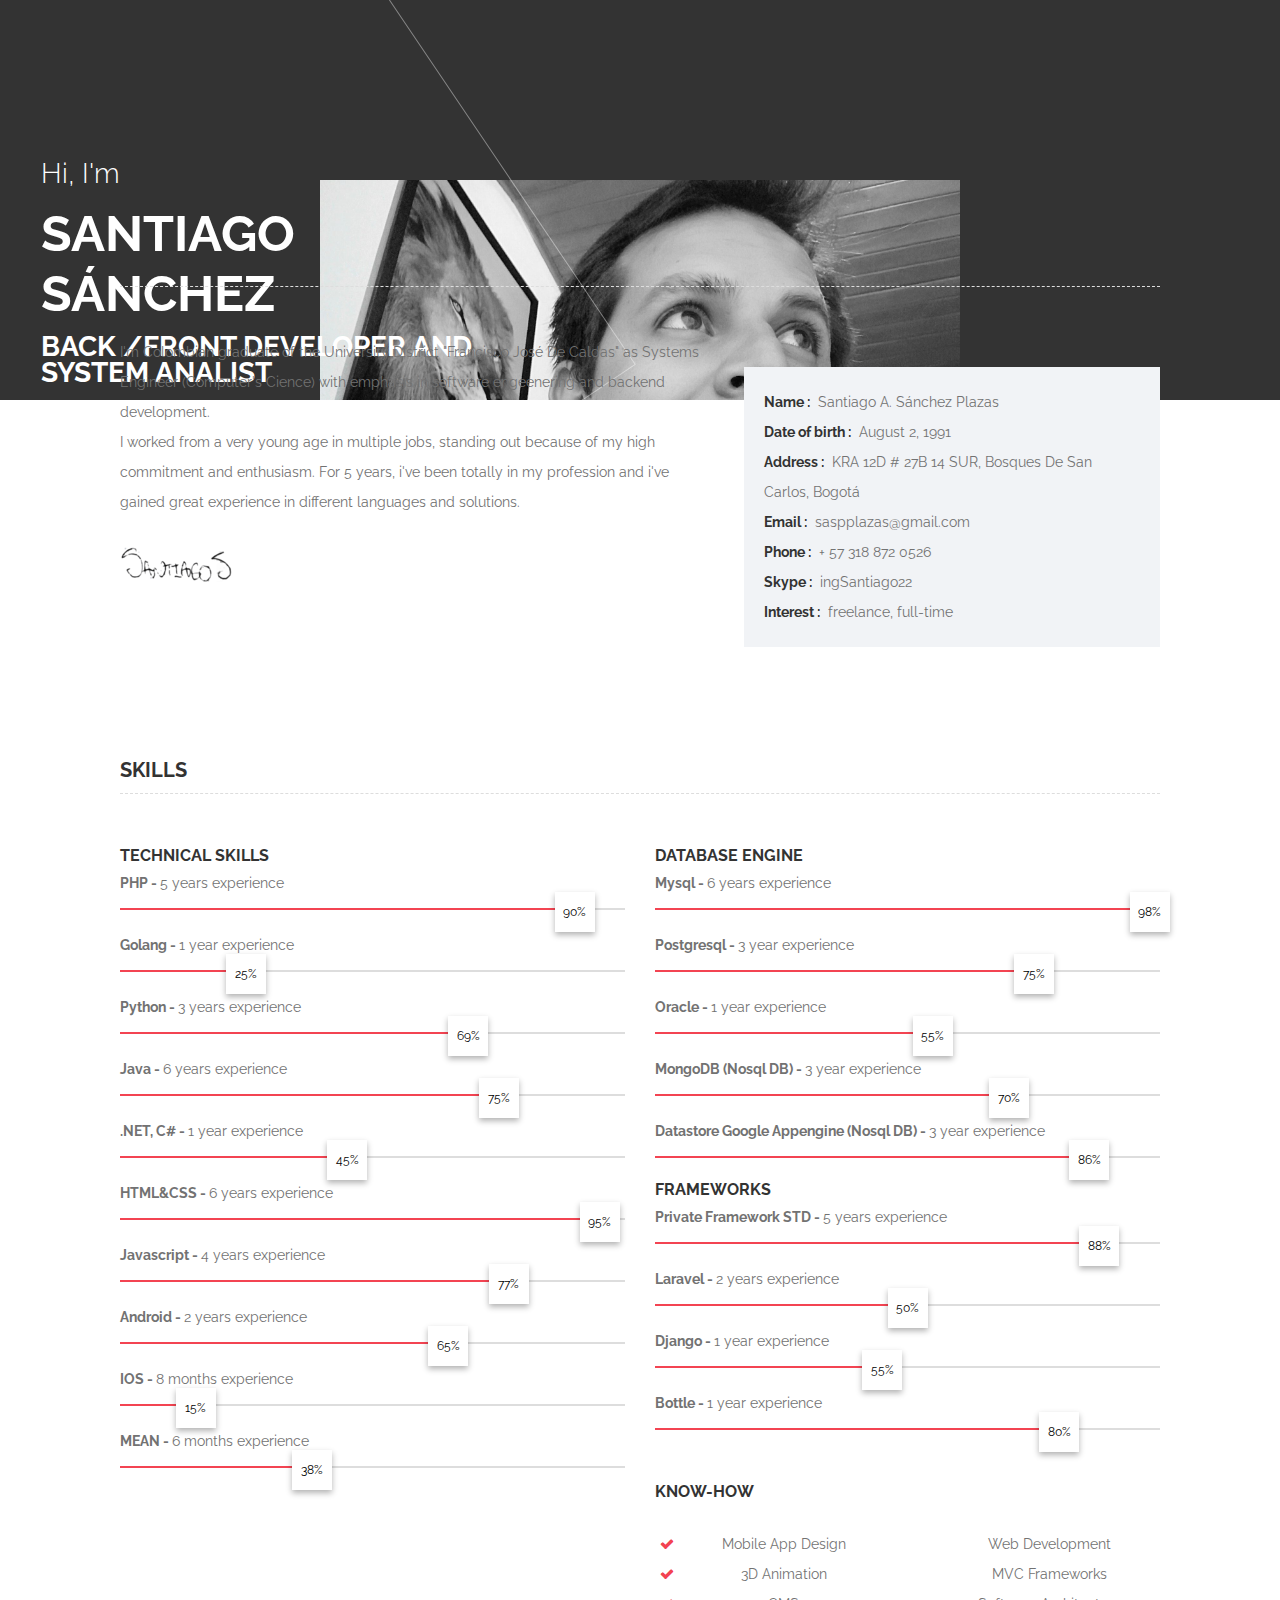
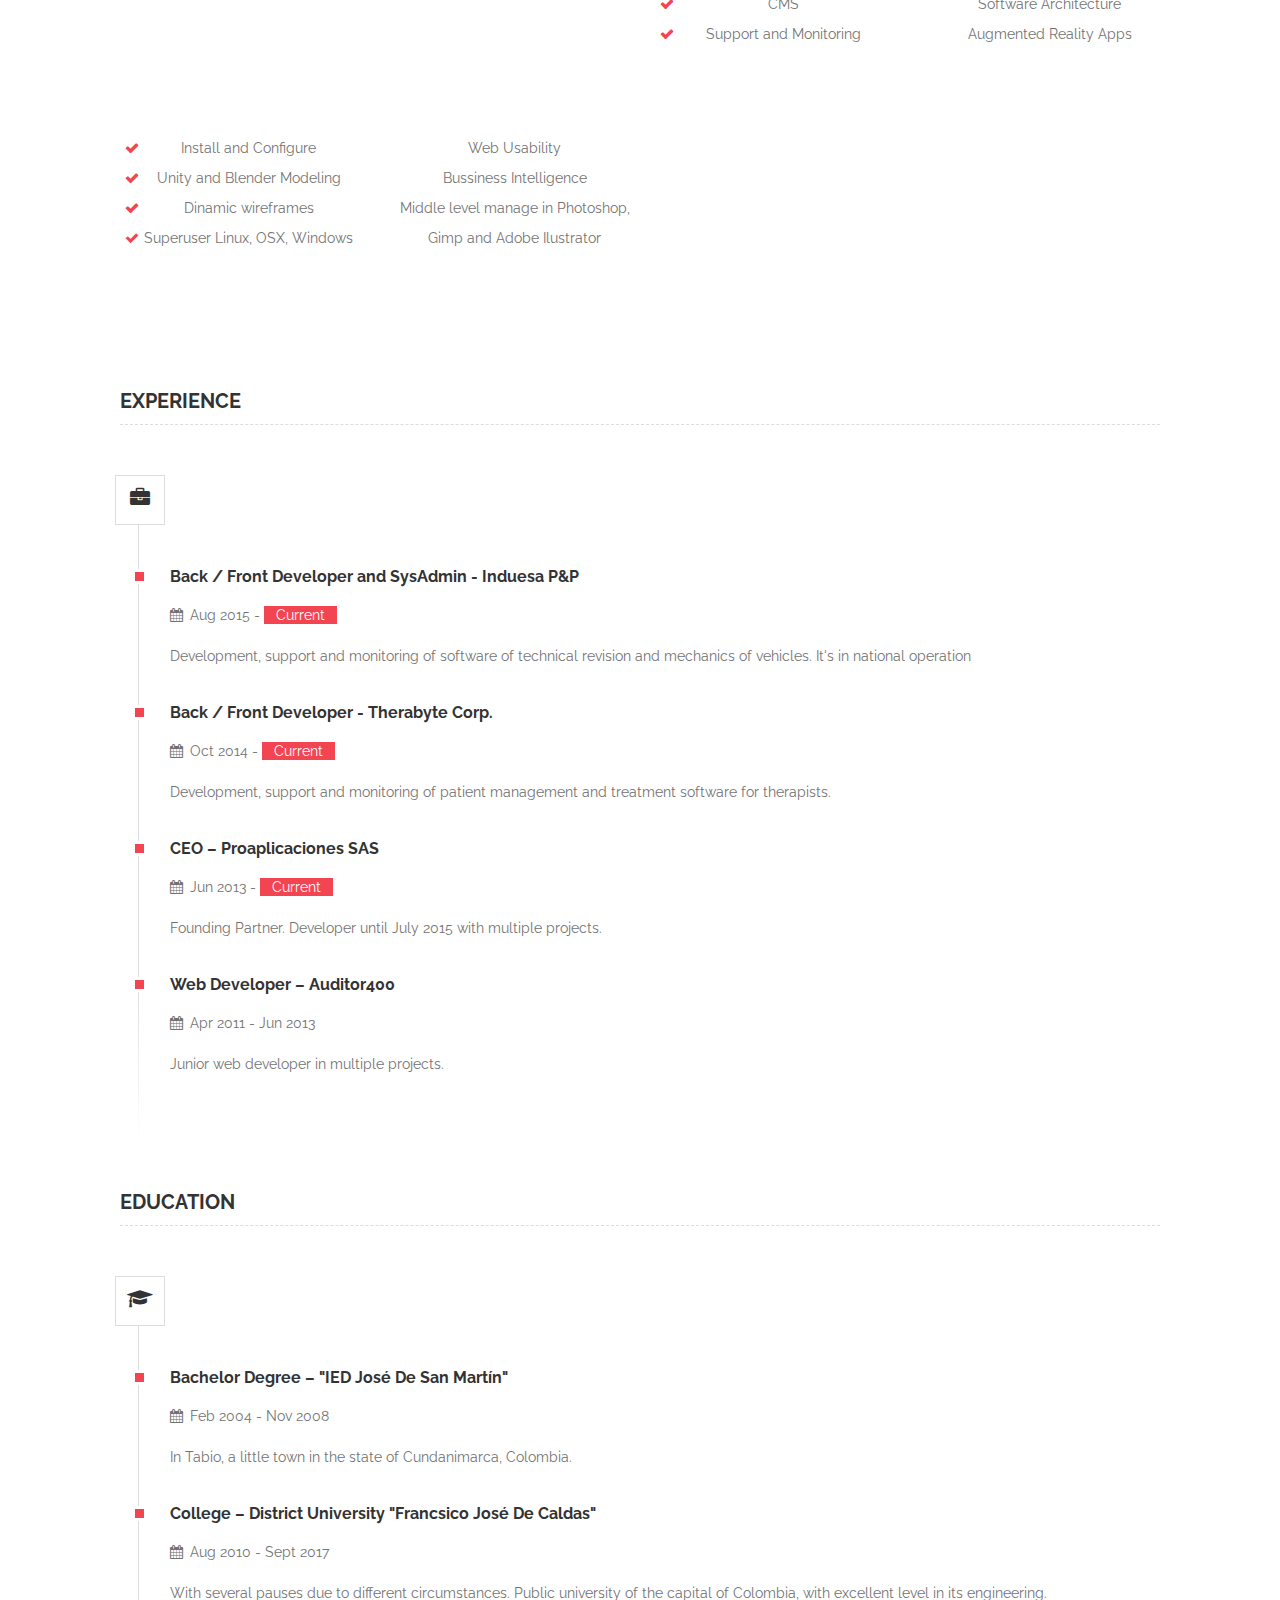
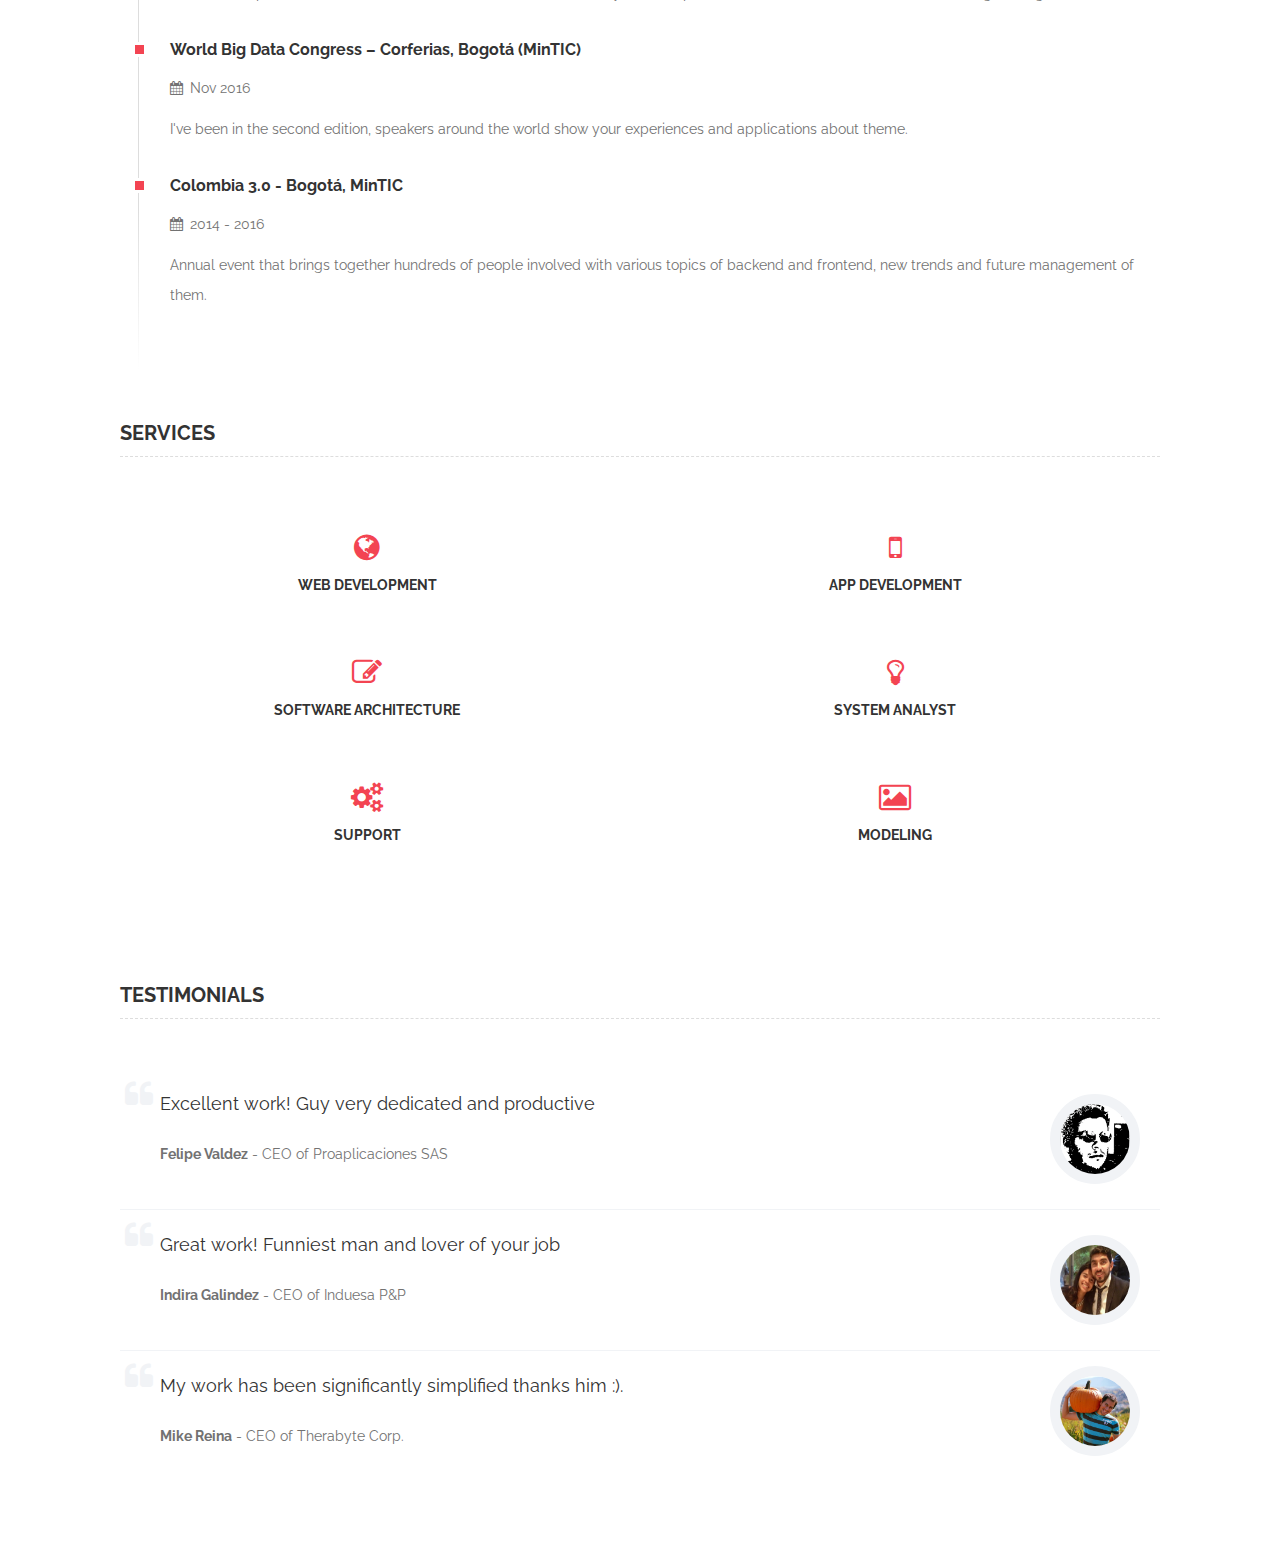
==== commit 078f5e2e: "global changes" ====
--- a/printable.html
+++ b/printable.html
@@ -18,34 +18,33 @@
 
 </head>
 <style>
-.home {
-    width: 100%;
-    height: 400px;
-    position: absolute;
-    overflow: hidden;
-    /*background: url(../images/1920X1080.gif) #333 40% 40%;*/
-    background: #333 40% 40%;
-    background-size: cover;
-}
-.home img {
-    width: 50%;
-    vertical-align: middle;
-    text-align: center;
-    margin-left: 25%;
-    margin-top: 180px;
-}
-.content{
-	margin-top:150px;
-}
-.colsm4.service{
-	display:inline-block;
-	max-width:49%;
-	min-width:49%;
-}
+	.home {
+	    width: 100%;
+	    height: 400px;
+	    position: absolute;
+	    overflow: hidden;
+	    background: #333 40% 40%;
+	    background-size: cover;
+	}
+	.home img {
+	    width: 50%;
+	    vertical-align: middle;
+	    text-align: center;
+	    margin-left: 25%;
+	    margin-top: 180px;
+	}
+	.content{
+		margin-top:150px;
+	}
+	.colsm4.service{
+		display:inline-block;
+		max-width:49%;
+		min-width:49%;
+	}
 </style>
 <body>
 	<section class="home">
-		<img class="sign" src="images/bgv2.jpg" alt="" />
+		<img class="sign" src="images/foto.jpg" alt="" />
 	</section>
             <div class="container">
 		<div class="name-block"> 
@@ -384,26 +383,6 @@
 						</div>							
 					</div>
 				</div> 
-				
-				<!--<div class="block-content">
-					<h3 class="block-title">Awards</h3>
-					<div class="row">
-						<div class="col-md-12">
-							<div class="col-sm-3 awards">
-								<img src="images/awards/350x150.gif" alt="" />
-							</div>
-							<div class="col-sm-3 awards">
-								<img src="images/awards/350x150.gif" alt="" />
-							</div>
-							<div class="col-sm-3 awards">
-								<img src="images/awards/350x150.gif" alt="" />
-							</div>
-							<div class="col-sm-3 awards">
-								<img src="images/awards/350x150.gif" alt="" />
-							</div>
-						</div>	
-					</div>
-				</div>--> 
 				
 				<div class="block-content">
 					<h3 class="block-title">Testimonials</h3>
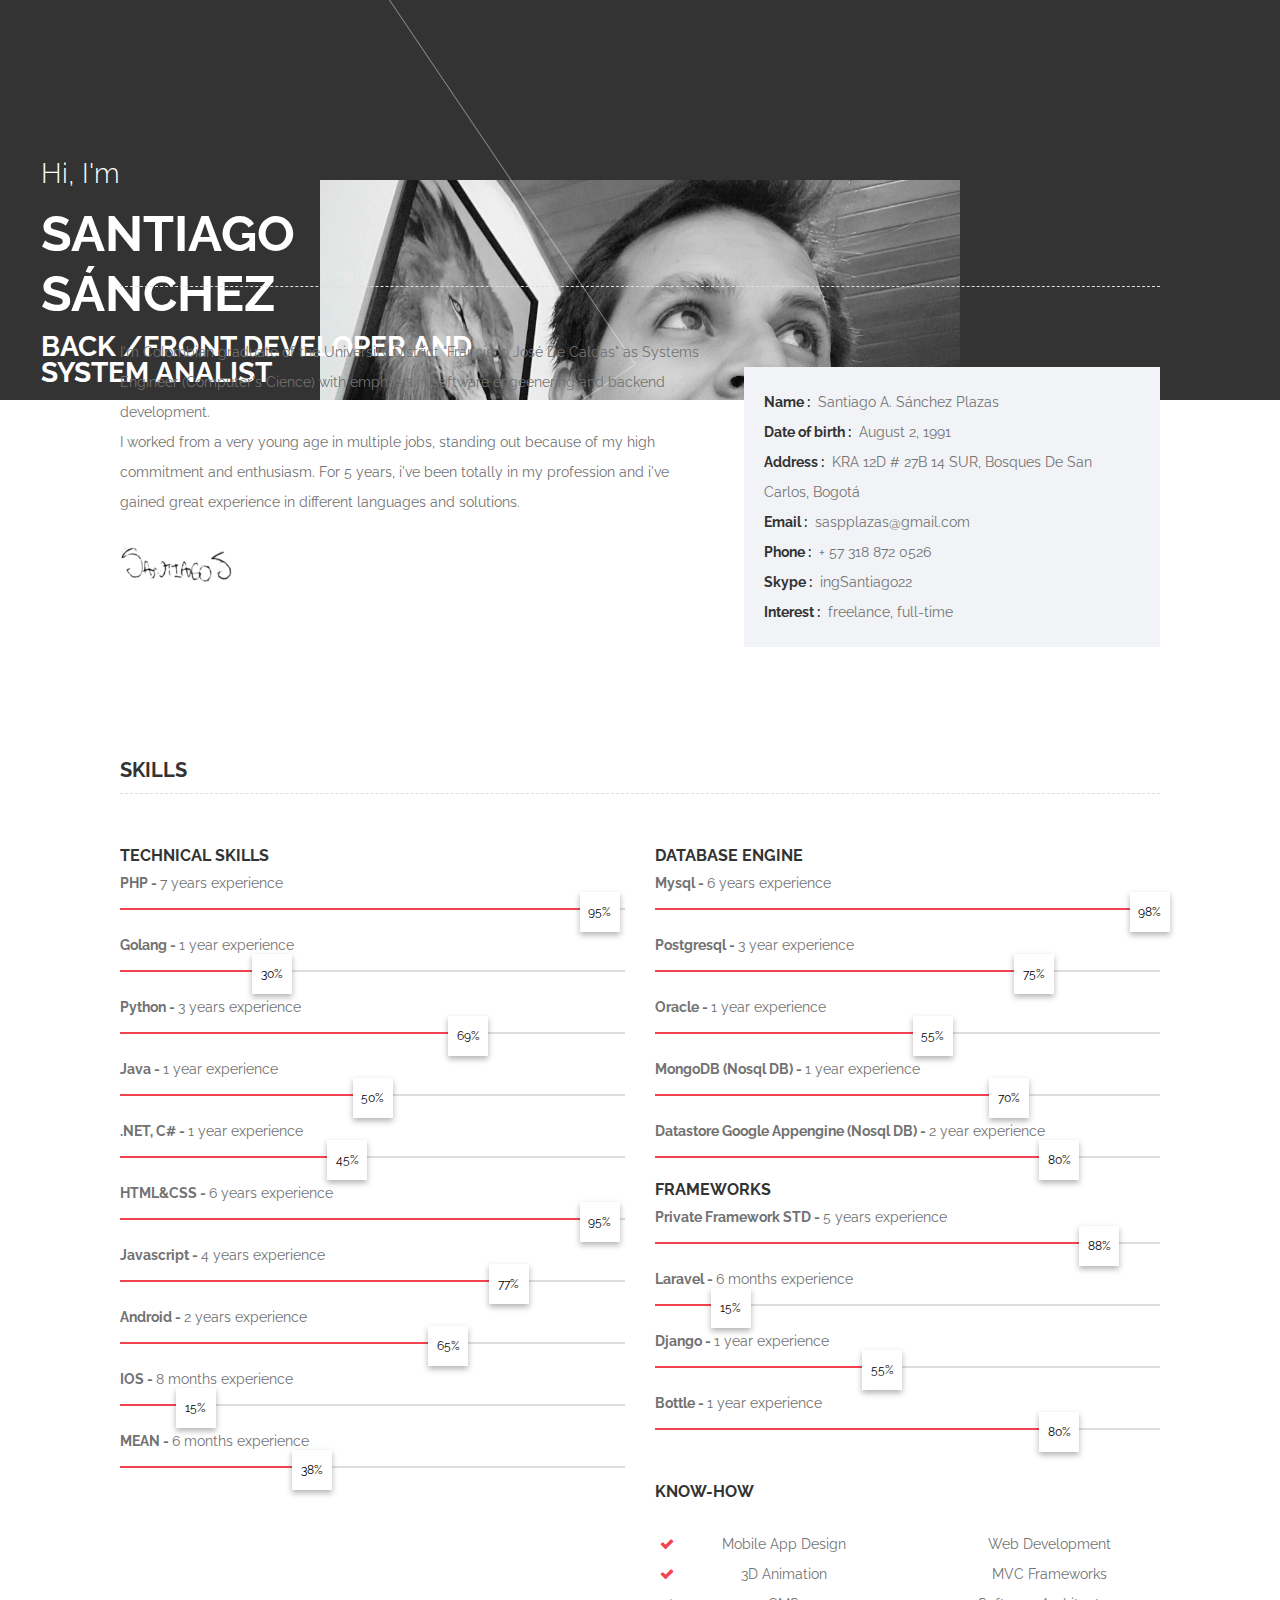
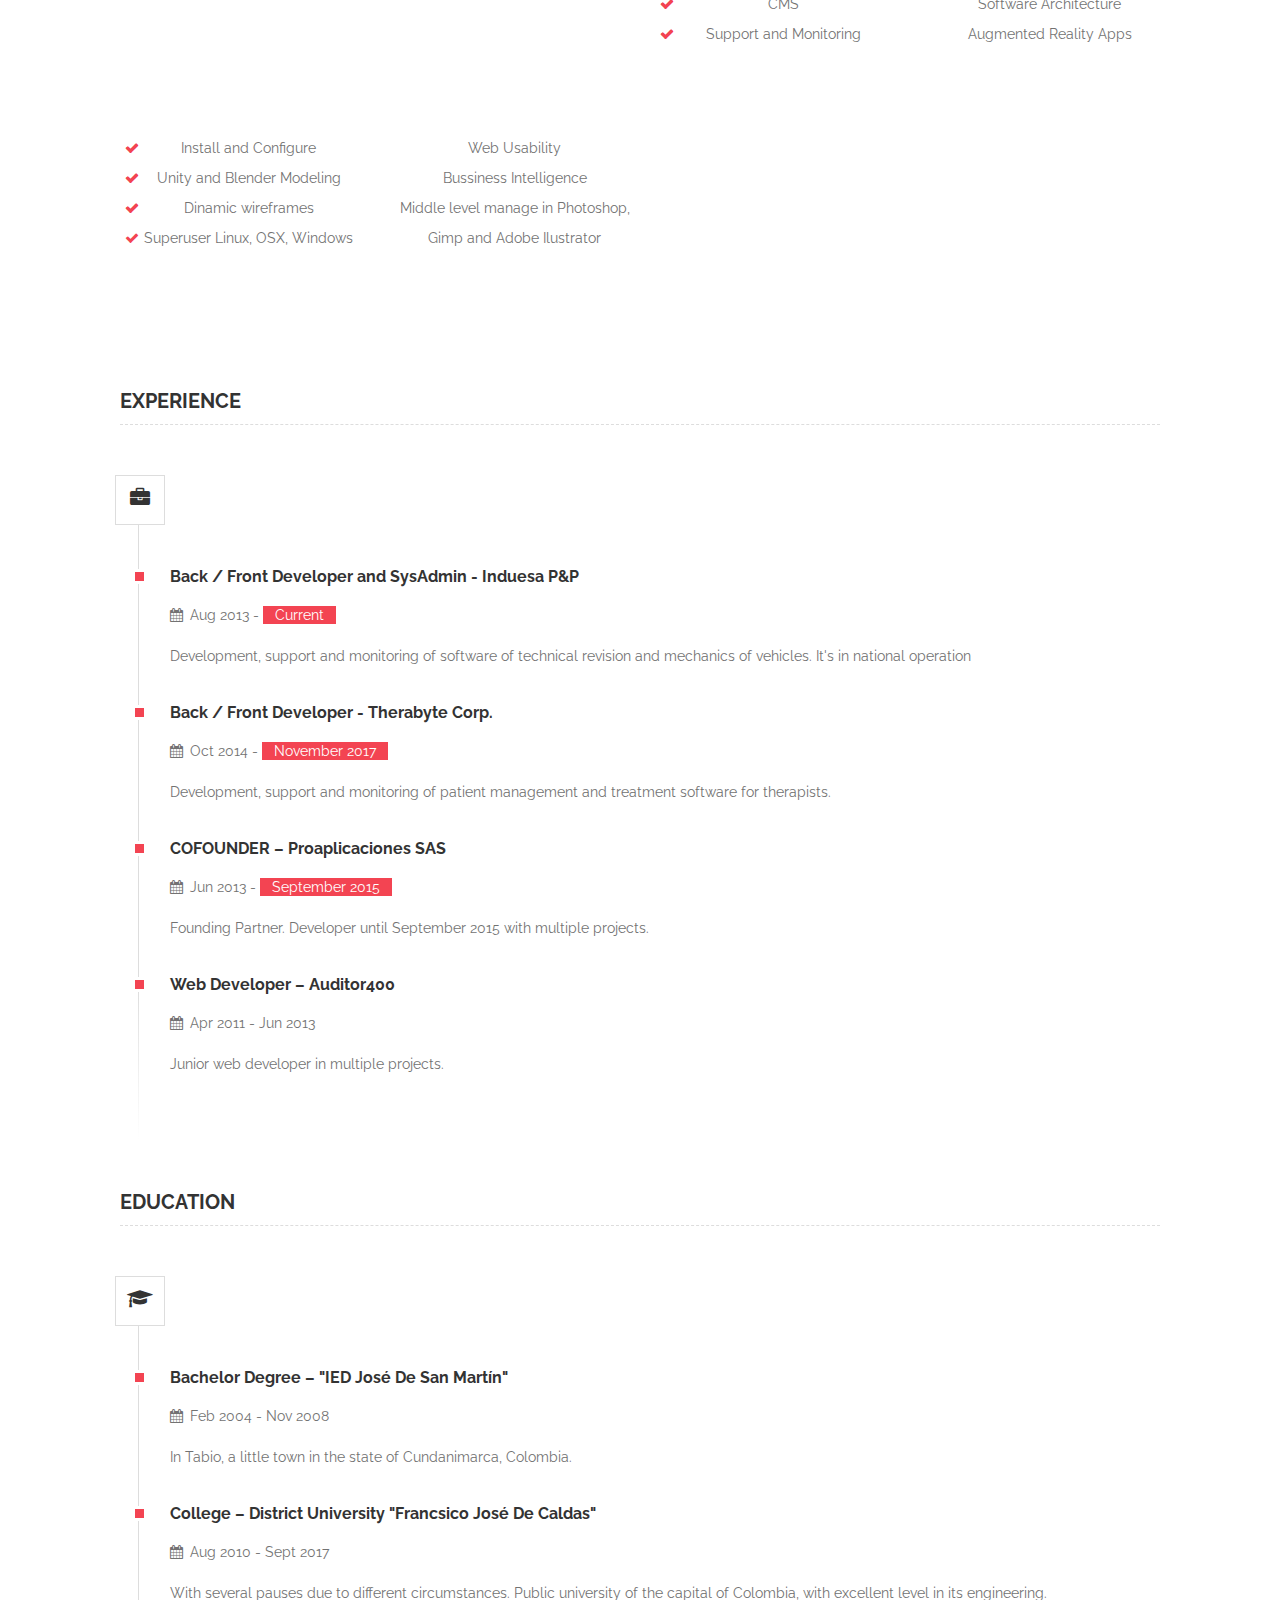
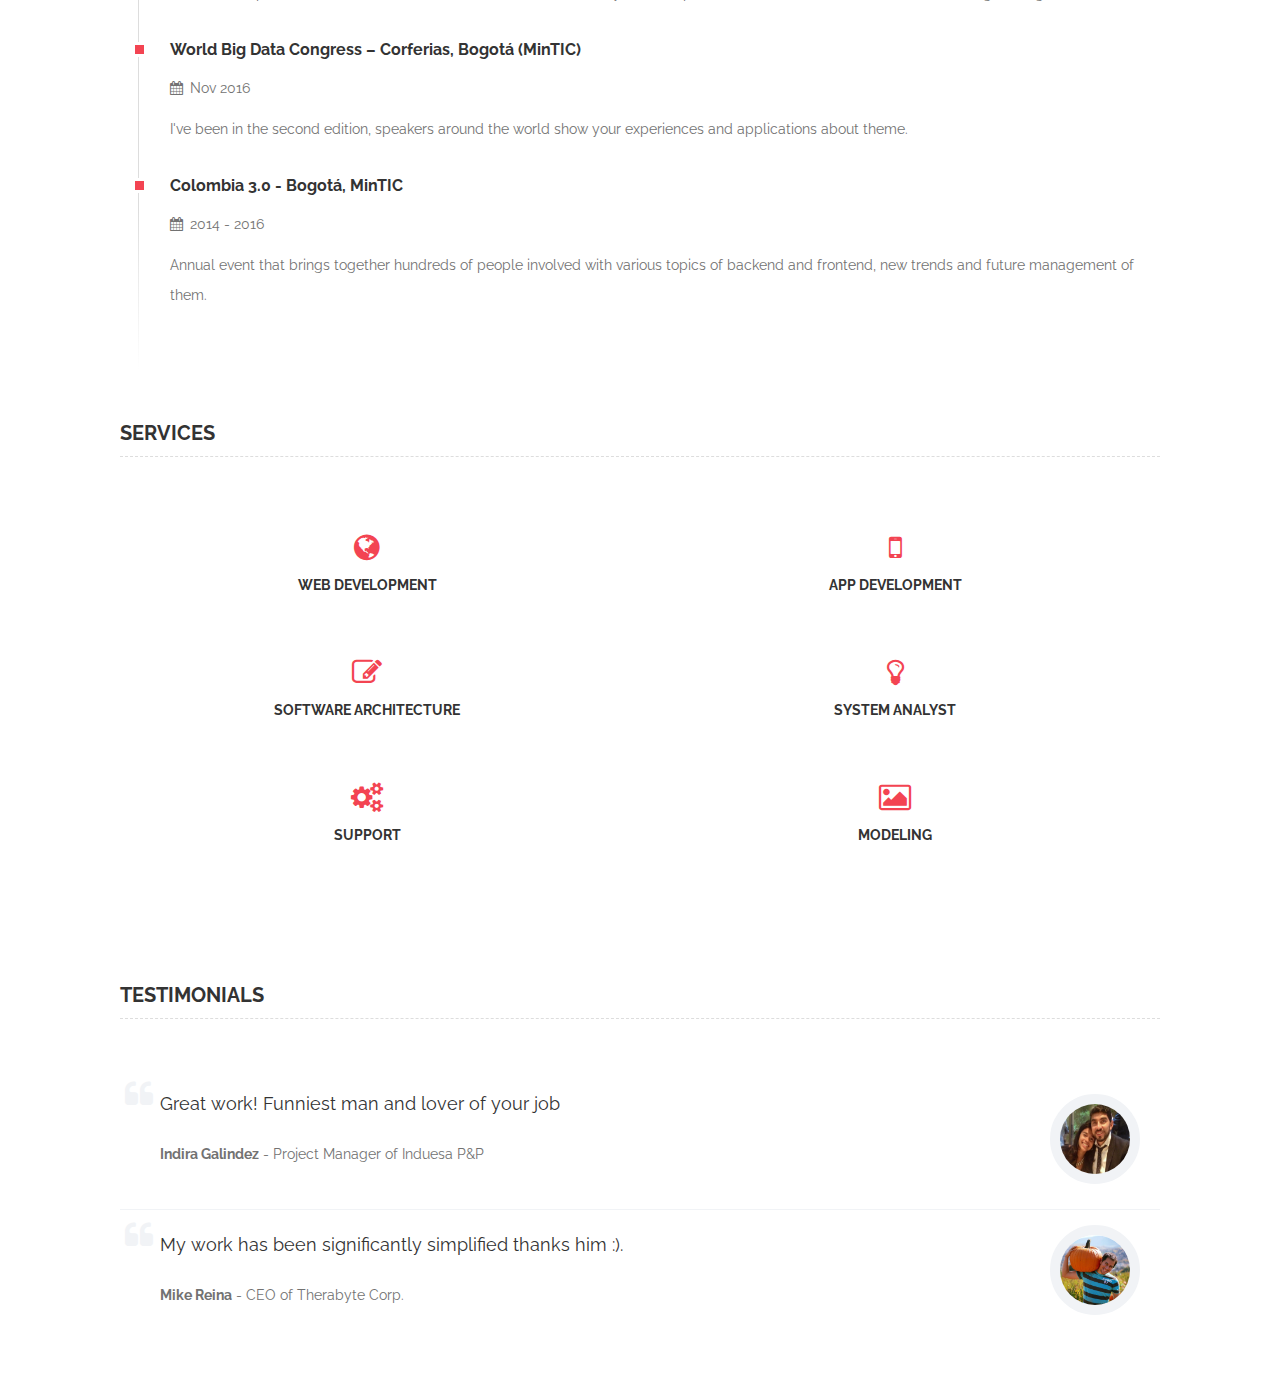
==== commit 106fab6b: "upgrade old employees" ====
--- a/printable.html
+++ b/printable.html
@@ -5,7 +5,7 @@
 	<meta http-equiv="X-UA-Compatible" content="IE=edge" />
 	<meta name="viewport" content="width=device-width, initial-scale=1" />
 	
-	<title>Santiago S.| vCard</title>
+	<title>Santiago S.| CV</title>
 	<meta name="description" content="" />
 	<meta name="author" content="Santiago Sanchez" />
 	<link rel="icon" href="images/favicon.ico"/>
@@ -85,16 +85,16 @@
 					<div class="row">
 						<div class="col-sm-6">
 							<h4>Technical Skills</h4>
-							<label class="progress-bar-label">PHP - <span>5 years experience</span></label>
-							<div class="progress">
-								<div style="width: 90%;" class="progress-bar" role="progressbar" aria-valuenow="90" aria-valuemin="0" aria-valuemax="100">
-									<span>90%</span>
+							<label class="progress-bar-label">PHP - <span>7 years experience</span></label>
+							<div class="progress">
+								<div style="width: 95%;" class="progress-bar" role="progressbar" aria-valuenow="95" aria-valuemin="0" aria-valuemax="100">
+									<span>95%</span>
 								</div> 
 							</div>
 							<label class="progress-bar-label">Golang - <span>1 year experience</span></label>
 							<div class="progress">
-								<div style="width: 25%;" class="progress-bar" role="progressbar" aria-valuenow="25" aria-valuemin="0" aria-valuemax="100">
-									<span>25%</span>
+								<div style="width: 30%;" class="progress-bar" role="progressbar" aria-valuenow="30" aria-valuemin="0" aria-valuemax="100">
+									<span>30%</span>
 								</div> 
 							</div>
 							<label class="progress-bar-label">Python - <span>3 years experience</span></label>
@@ -103,10 +103,10 @@
 									<span>69%</span>
 								</div> 
 							</div>
-							<label class="progress-bar-label">Java - <span>6 years experience</span></label>
-							<div class="progress">
-								<div style="width: 75%;" class="progress-bar" role="progressbar" aria-valuenow="75" aria-valuemin="0" aria-valuemax="100">
-									<span>75%</span>
+							<label class="progress-bar-label">Java - <span>1 year experience</span></label>
+							<div class="progress">
+								<div style="width: 50%;" class="progress-bar" role="progressbar" aria-valuenow="50" aria-valuemin="0" aria-valuemax="100">
+									<span>50%</span>
 								</div> 
 							</div>
 							<label class="progress-bar-label">.NET, C# - <span>1 year experience</span></label>
@@ -166,16 +166,16 @@
 									<span>55%</span>
 								</div> 
 							</div>
-							<label class="progress-bar-label">MongoDB (Nosql DB) - <span>3 year experience</span></label>
+							<label class="progress-bar-label">MongoDB (Nosql DB) - <span>1 year experience</span></label>
 							<div class="progress">
 								<div style="width: 70%;" class="progress-bar" role="progressbar" aria-valuenow="70" aria-valuemin="0" aria-valuemax="100">
 									<span>70%</span>
 								</div> 
 							</div>
-							<label class="progress-bar-label">Datastore Google Appengine (Nosql DB) - <span>3 year experience</span></label>
-							<div class="progress">
-								<div style="width: 86%;" class="progress-bar" role="progressbar" aria-valuenow="86" aria-valuemin="0" aria-valuemax="100">
-									<span>86%</span>
+							<label class="progress-bar-label">Datastore Google Appengine (Nosql DB) - <span>2 year experience</span></label>
+							<div class="progress">
+								<div style="width: 80%;" class="progress-bar" role="progressbar" aria-valuenow="80" aria-valuemin="0" aria-valuemax="100">
+									<span>80%</span>
 								</div> 
 							</div>
 						</div>
@@ -187,10 +187,10 @@
 									<span>88%</span>
 								</div> 
 							</div>
-							<label class="progress-bar-label">Laravel - <span>2 years experience</span></label>
-							<div class="progress">
-								<div style="width: 50%;" class="progress-bar" role="progressbar" aria-valuenow="50" aria-valuemin="0" aria-valuemax="100">
-									<span>50%</span>
+							<label class="progress-bar-label">Laravel - <span>6 months experience</span></label>
+							<div class="progress">
+								<div style="width: 15%;" class="progress-bar" role="progressbar" aria-valuenow="15" aria-valuemin="0" aria-valuemax="100">
+									<span>15%</span>
 								</div> 
 							</div>
 							<label class="progress-bar-label">Django - <span>1 year experience</span></label>
@@ -262,23 +262,23 @@
 									<div class="exp">
 										<div class="hgroup">
 											<h4>Back / Front Developer and SysAdmin - Induesa P&P</h4>
-											<h5>Aug 2015 - <span class="current">Current</span></h5>
+											<h5>Aug 2013 - <span class="current">Current</span></h5>
 										</div>
 										<p>Development, support and monitoring of software of technical revision and mechanics of vehicles. It's in national operation</p>
 									</div>
 									<div class="exp">
 										<div class="hgroup">
 											<h4>Back / Front Developer -  Therabyte Corp.</h4>
-											<h5>Oct 2014 - <span class="current">Current</span></h5>
+											<h5>Oct 2014 - <span class="current">November 2017</span></h5>
 										</div>
 										<p>Development, support and monitoring of patient management and treatment software for therapists.</p>
 									</div>
 									<div class="exp">
 										<div class="hgroup">
-											<h4>CEO – Proaplicaciones SAS </h4>
-											<h5>Jun 2013 - <span class="current">Current</span></h5>
-										</div>
-										<p>Founding Partner. Developer until July 2015 with multiple projects.</p>
+											<h4>COFOUNDER – Proaplicaciones SAS </h4>
+											<h5>Jun 2013 - <span class="current">September 2015</span></h5>
+										</div>
+										<p>Founding Partner. Developer until September 2015 with multiple projects.</p>
 									</div>
 
 									<div class="exp">
@@ -390,13 +390,8 @@
 						<div class="col-md-12">
 							<ul class="testimonials">
 								<li>
-									<img src="images/testimonials/1.png" alt="">
-									<blockquote>Excellent work! Guy very dedicated and productive<p class="quote"><span>Felipe Valdez</span> - CEO of Proaplicaciones SAS</p></blockquote>
-									
-								</li>
-								<li>
 									<img src="images/testimonials/2.png" alt="">
-									<blockquote>Great work! Funniest man and lover of your job<p class="quote"><span>Indira Galindez</span> - CEO of Induesa P&P</p></blockquote>
+									<blockquote>Great work! Funniest man and lover of your job<p class="quote"><span>Indira Galindez</span> - Project Manager of Induesa P&P</p></blockquote>
 									
 								</li>
 								<li>
--- a/css/style.css
+++ b/css/style.css
@@ -279,7 +279,7 @@
     position: absolute;
     overflow: hidden;
     /*background: url(../images/1920X1080.gif) #333 40% 40%;*/
-    background: url(../images/bw/8.jpg) #333 40% 40%;
+    background: url(../images/foto.jpg) #333 40% 40%;
     background-size: cover;
 }
 
@@ -1651,7 +1651,7 @@
 
 @media (max-width:800px) and (max-height:600px) {
 	.home {
-		background: url(../images/bw/8.jpg) #333 30% 30%;
+		background: url(../images/foto.jpg) #333 30% 30%;
 		overflow-y: scroll;
 	}
 
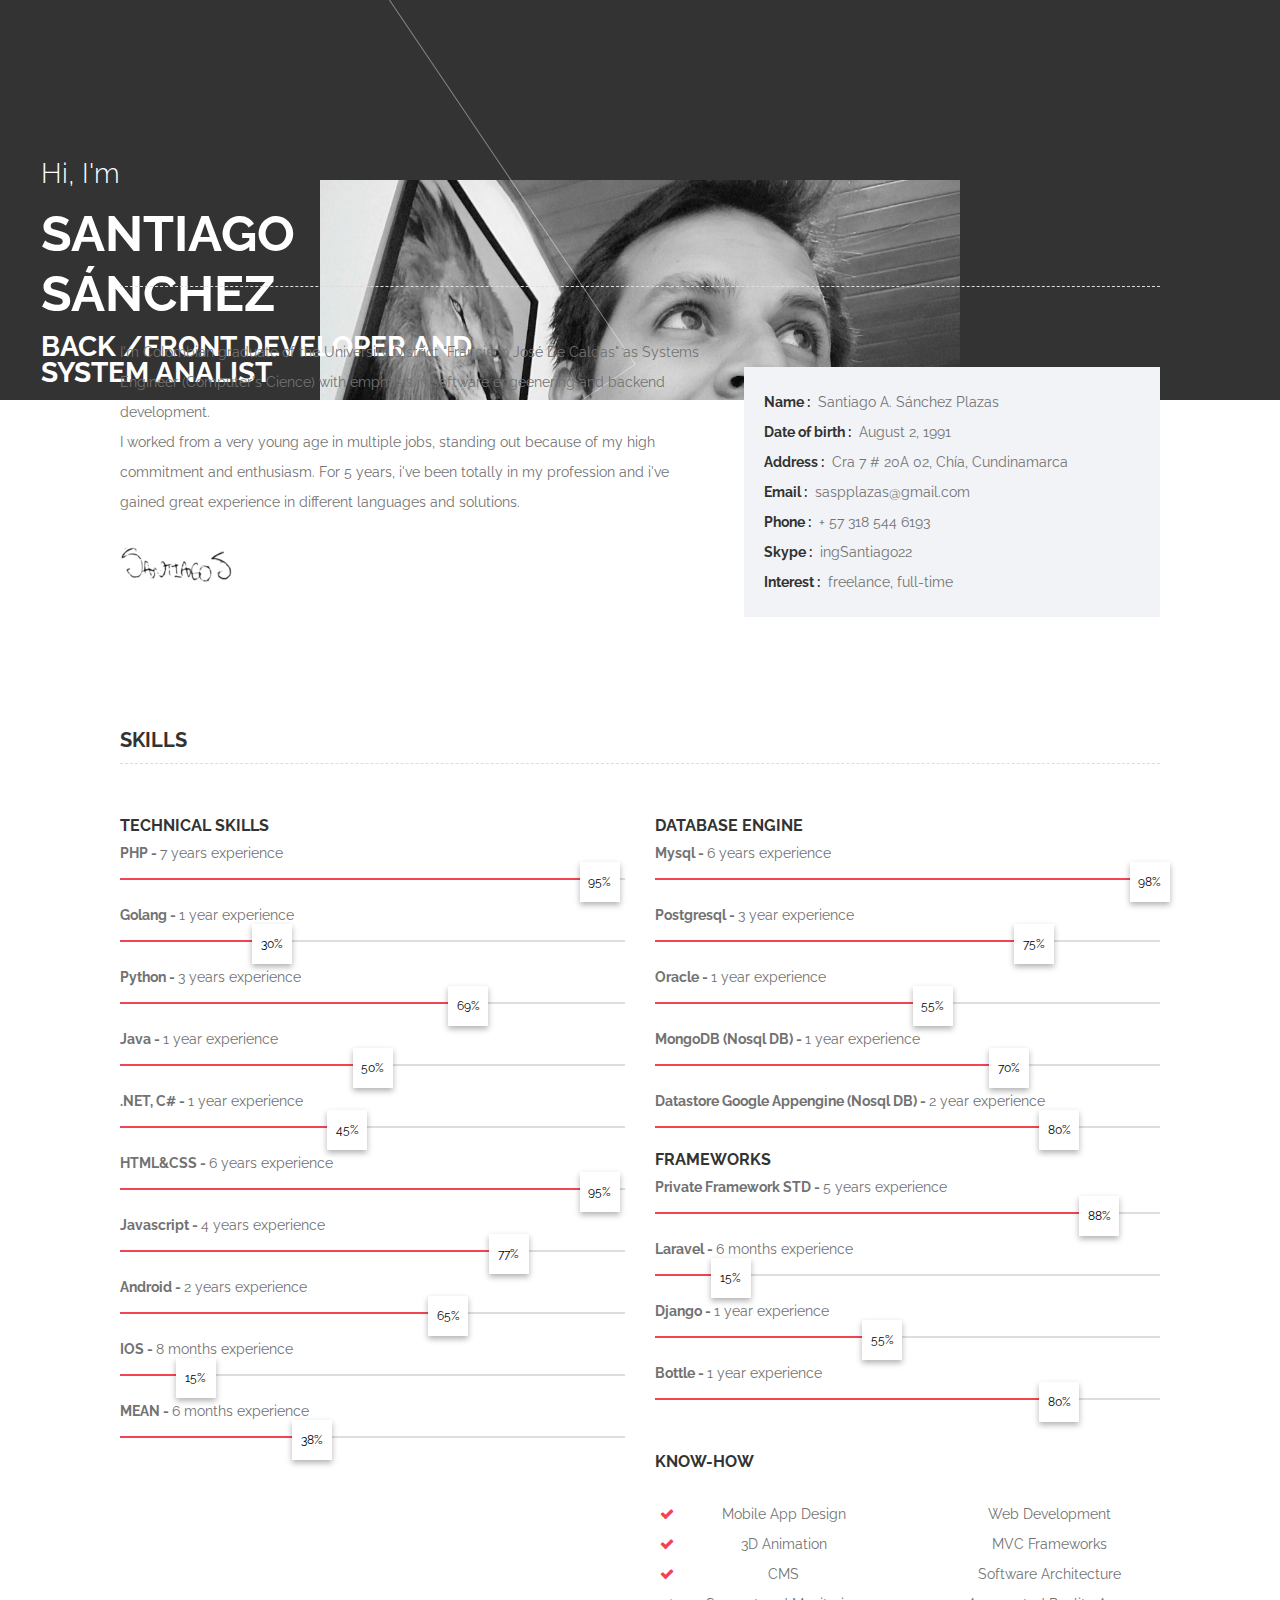
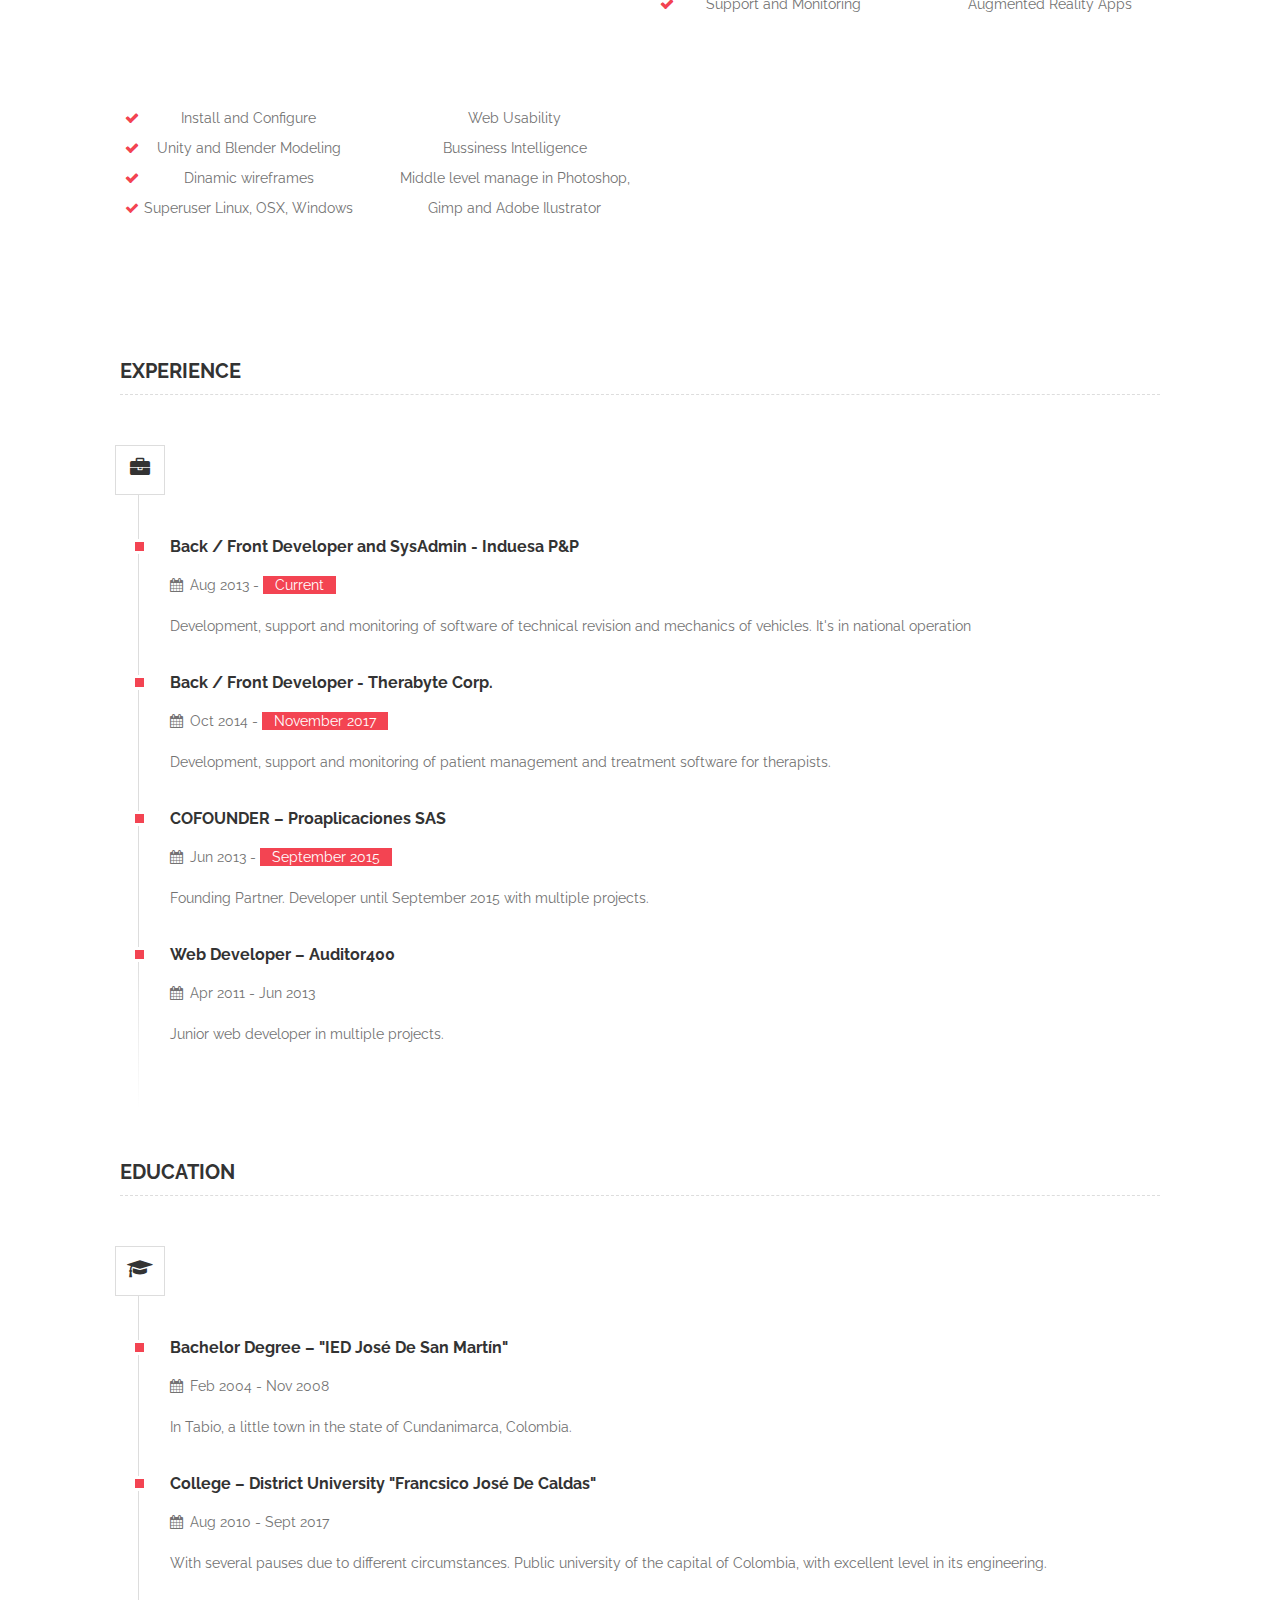
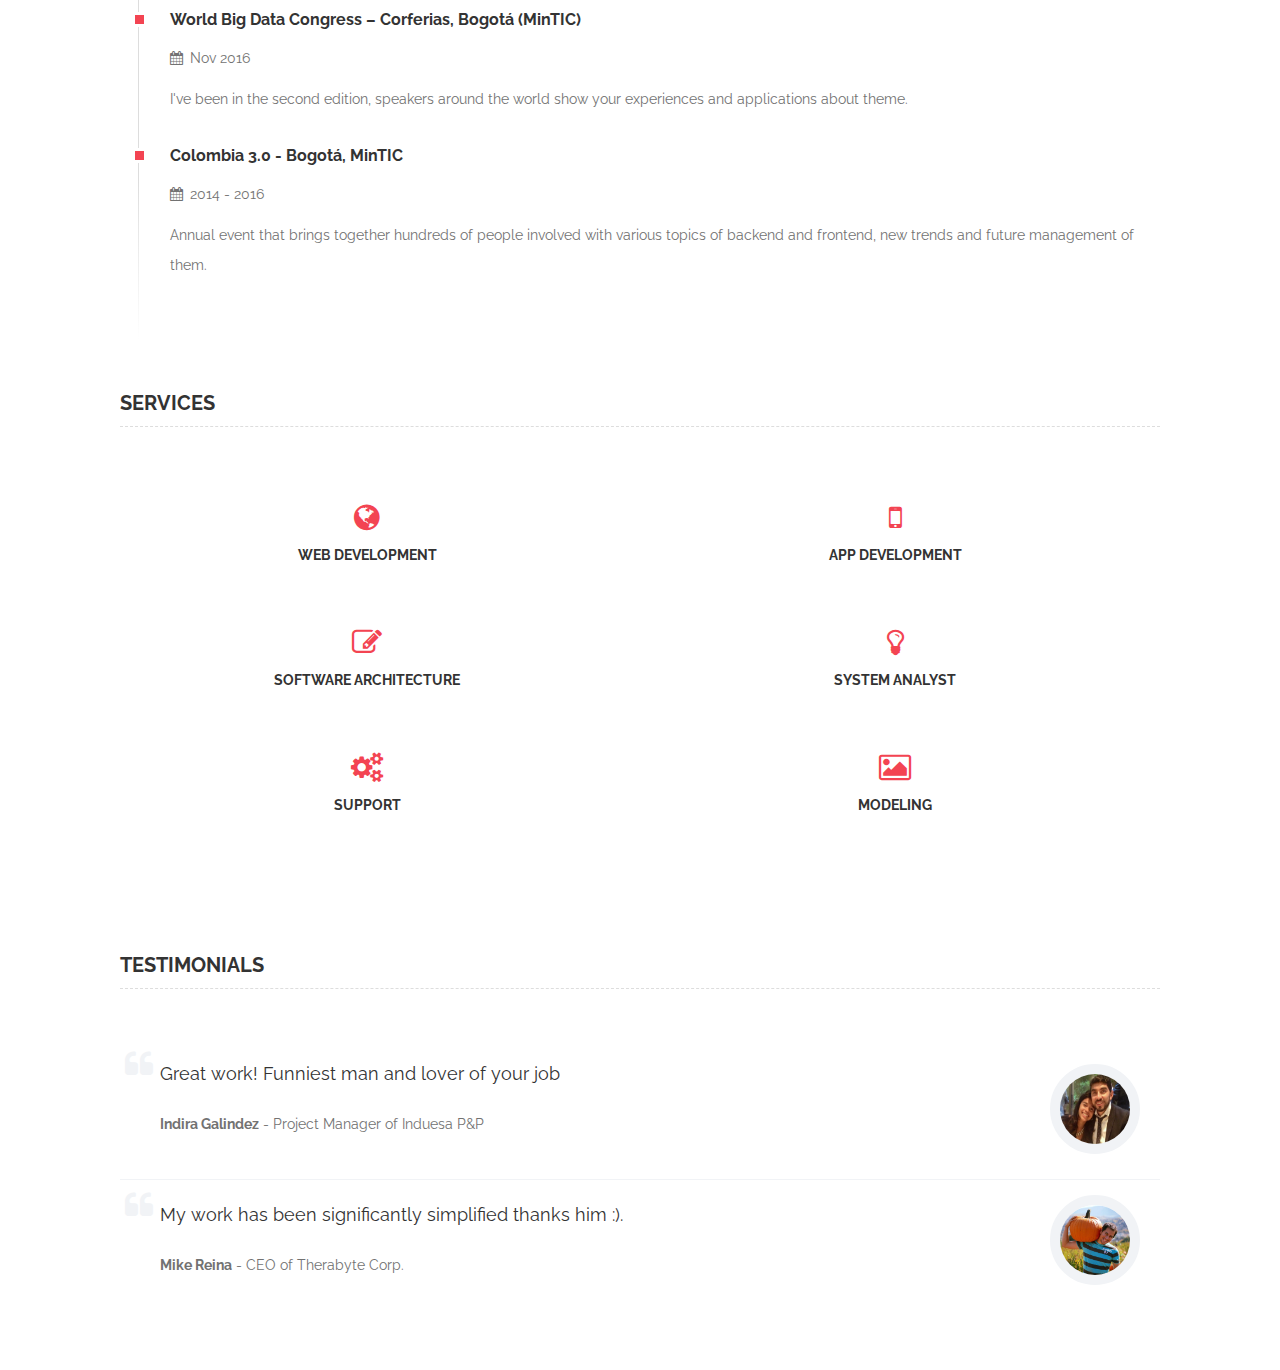
==== commit 6130addc: "change printable data" ====
--- a/printable.html
+++ b/printable.html
@@ -70,9 +70,9 @@
 							<ul class="info-list">
 								<li><strong>Name : </strong>   Santiago A. S&aacute;nchez Plazas</li>
 								<li><strong>Date of birth : </strong>   August 2, 1991 </li>
-								<li><strong>Address : </strong>   KRA 12D # 27B 14 SUR, Bosques De San Carlos, Bogot&aacute;</li>
+								<li><strong>Address : </strong>   Cra 7 # 20A 02, Ch&iacute;a, Cundinamarca</li>
 								<li><strong>Email : </strong>  saspplazas@gmail.com</li>
-								<li><strong>Phone : </strong>   + 57 318 872 0526</li>
+								<li><strong>Phone : </strong>   + 57 318 544 6193</li>
 								<li><strong>Skype : </strong>  ingSantiago22</li>
 								<li><strong>Interest : </strong>  freelance, full-time</li>
 							</ul>
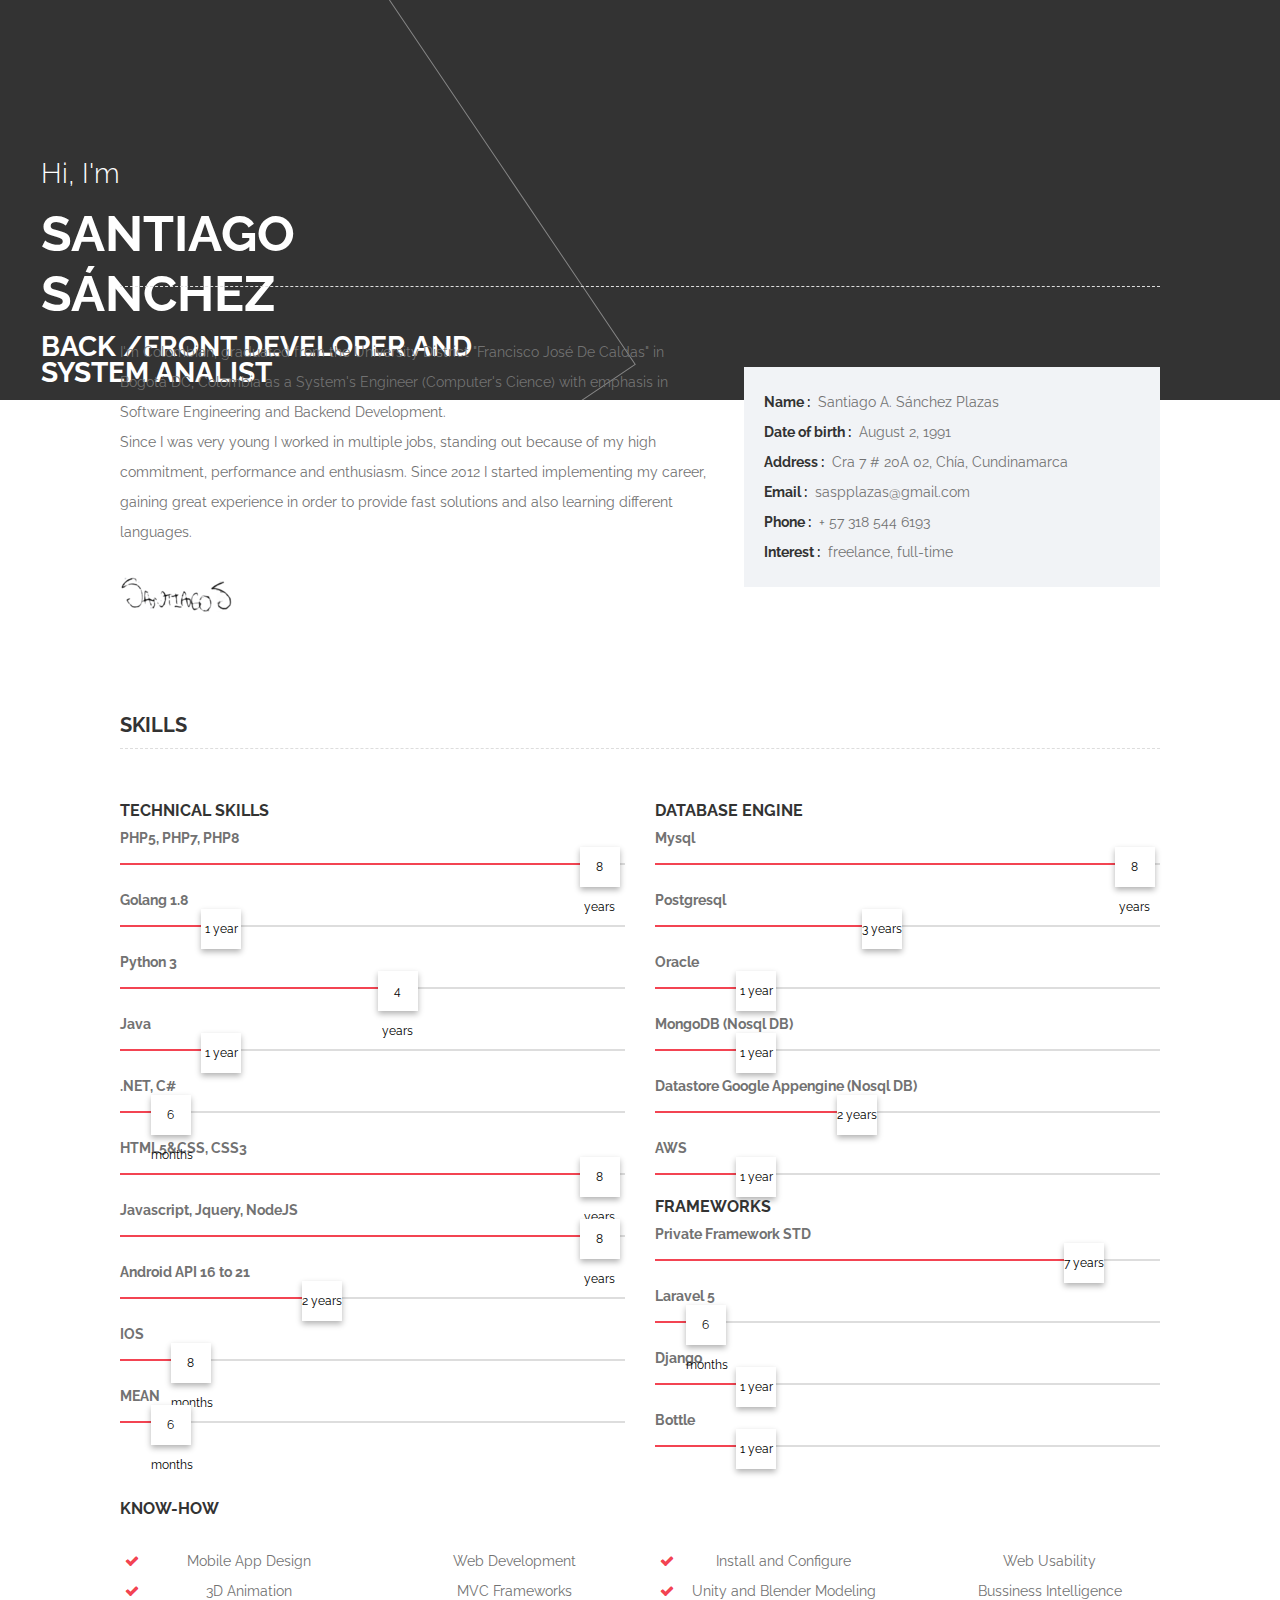
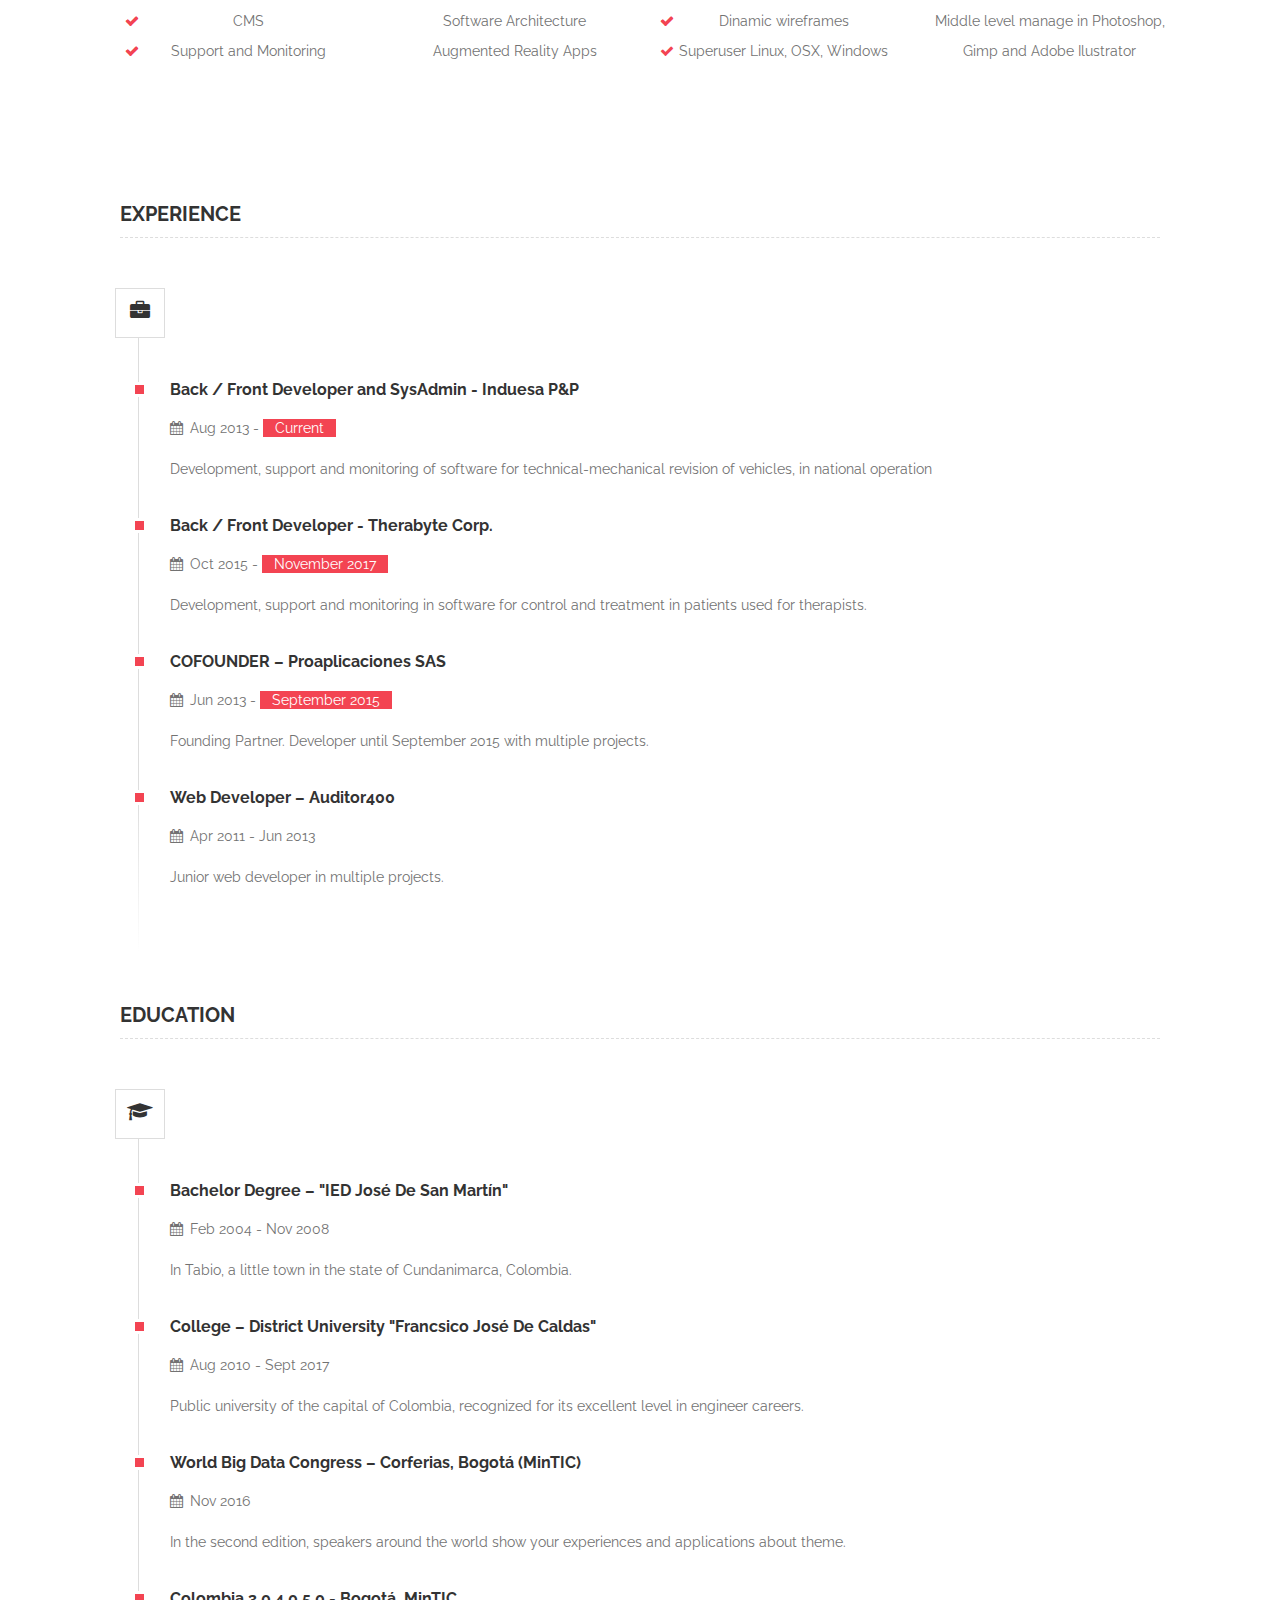
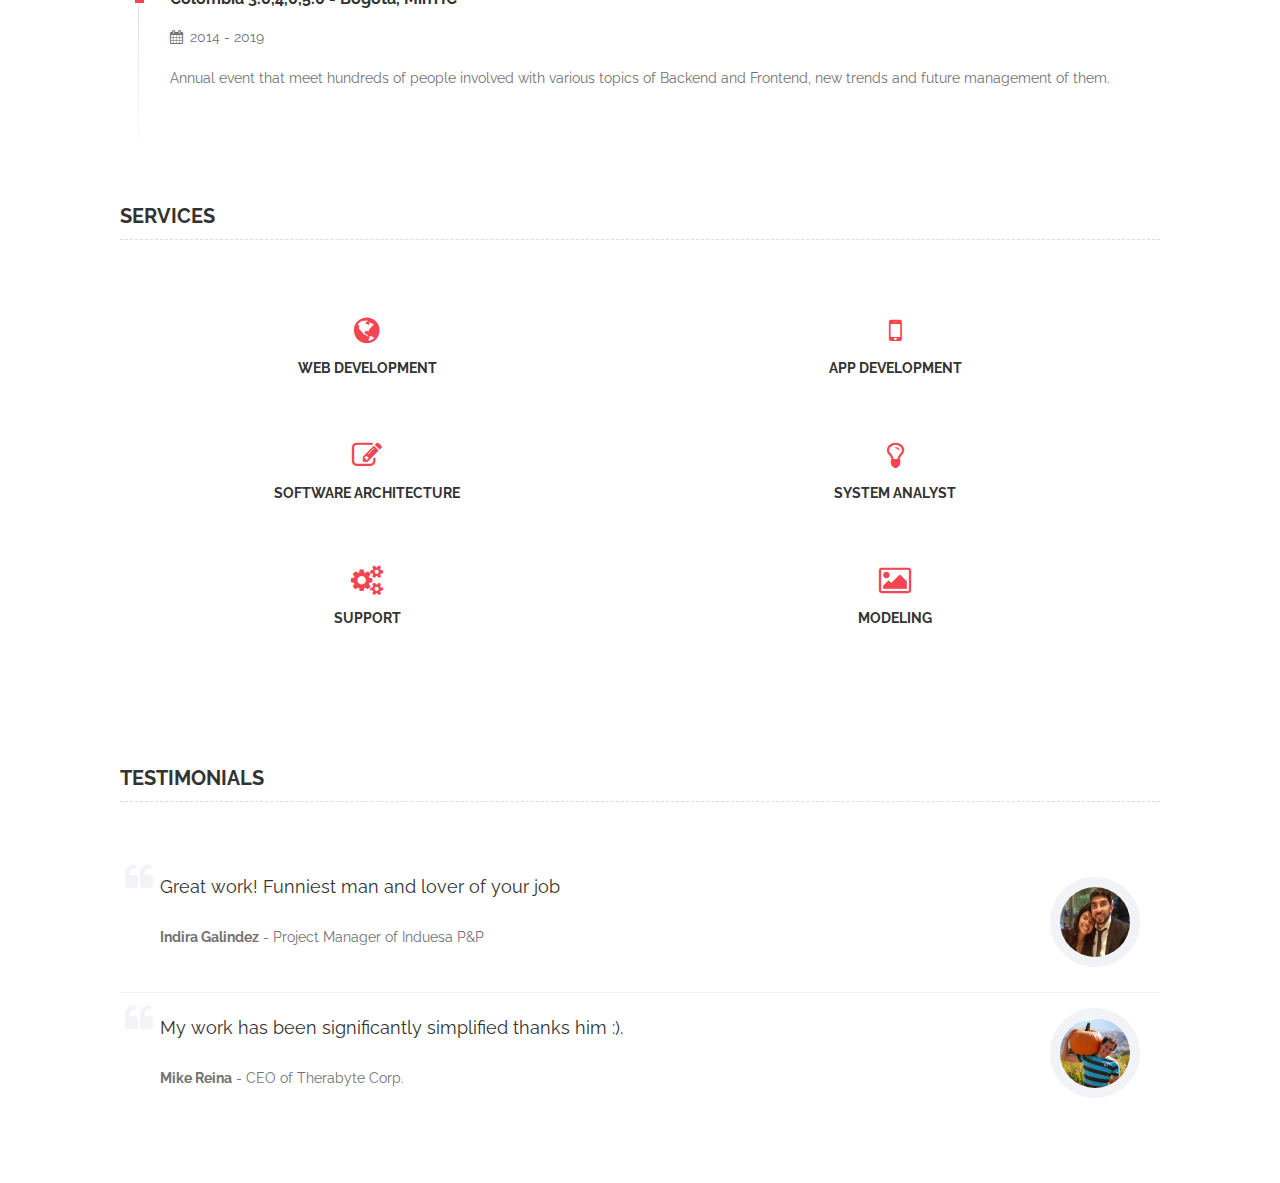
==== commit 5151c3a4: "changes in mi cv" ====
--- a/printable.html
+++ b/printable.html
@@ -44,13 +44,13 @@
 </style>
 <body>
 	<section class="home">
-		<img class="sign" src="images/foto.jpg" alt="" />
+		<img class="sign" src="images/foto2.jpeg" alt="" style='margin-left:35%;width: 200px;border-radius:50%;' />
 	</section>
             <div class="container">
 		<div class="name-block"> 
 			<div class="name-block-container">	
 				<h1><span>Hi, I'm</span>Santiago S&aacute;nchez</h1>
-                                                <h2>Back /front Developer and System Analist</h2>				
+                                <h2>Back /front Developer and System Analist</h2>				
 			</div>	
 		</div> 
 		
@@ -61,8 +61,18 @@
 					<h3 class="block-title">Profile</h3>
 					<div class="row">
 						<div class="col-md-7">
-							<p>I'm Colombian graduate of the University District "Francisco José De Caldas" as Systems Engineer (Computer's Cience) with emphasis in software engeenering and backend development.   </p>
-							<p>I worked from a very young age in multiple jobs, standing out because of my high commitment and enthusiasm. For 5 years, i've been totally in my profession and i've gained great experience in different languages and solutions. </p>
+							<p>I'm Colombian, graduated from the University 
+							District "Francisco José De Caldas" 
+							in Bogotá DC, Colombia as a System's Engineer 
+							(Computer's Cience) with emphasis in Software 
+							Engineering and Backend Development. 
+							</p>
+							<p>Since I was very young I worked in multiple jobs, 
+							standing out because of my high commitment, performance 
+							and enthusiasm. Since 2012 I started implementing my career,
+							gaining great experience in order to provide fast solutions 
+							and also learning different languages.
+							</p>
 							<img class="sign" src="images/signature.png" alt="" />
 						</div>
 						<br/>
@@ -73,7 +83,6 @@
 								<li><strong>Address : </strong>   Cra 7 # 20A 02, Ch&iacute;a, Cundinamarca</li>
 								<li><strong>Email : </strong>  saspplazas@gmail.com</li>
 								<li><strong>Phone : </strong>   + 57 318 544 6193</li>
-								<li><strong>Skype : </strong>  ingSantiago22</li>
 								<li><strong>Interest : </strong>  freelance, full-time</li>
 							</ul>
 						</div>					
@@ -85,124 +94,130 @@
 					<div class="row">
 						<div class="col-sm-6">
 							<h4>Technical Skills</h4>
-							<label class="progress-bar-label">PHP - <span>7 years experience</span></label>
+							<label class="progress-bar-label">PHP5, PHP7, PHP8</label>
 							<div class="progress">
 								<div style="width: 95%;" class="progress-bar" role="progressbar" aria-valuenow="95" aria-valuemin="0" aria-valuemax="100">
-									<span>95%</span>
-								</div> 
-							</div>
-							<label class="progress-bar-label">Golang - <span>1 year experience</span></label>
-							<div class="progress">
-								<div style="width: 30%;" class="progress-bar" role="progressbar" aria-valuenow="30" aria-valuemin="0" aria-valuemax="100">
-									<span>30%</span>
-								</div> 
-							</div>
-							<label class="progress-bar-label">Python - <span>3 years experience</span></label>
-							<div class="progress">
-								<div style="width: 69%;" class="progress-bar" role="progressbar" aria-valuenow="69" aria-valuemin="0" aria-valuemax="100">
-									<span>69%</span>
-								</div> 
-							</div>
-							<label class="progress-bar-label">Java - <span>1 year experience</span></label>
-							<div class="progress">
-								<div style="width: 50%;" class="progress-bar" role="progressbar" aria-valuenow="50" aria-valuemin="0" aria-valuemax="100">
-									<span>50%</span>
-								</div> 
-							</div>
-							<label class="progress-bar-label">.NET, C# - <span>1 year experience</span></label>
-							<div class="progress">
-								<div style="width: 45%;" class="progress-bar" role="progressbar" aria-valuenow="45" aria-valuemin="0" aria-valuemax="100">
-									<span>45%</span>
-								</div> 
-							</div>
-							<label class="progress-bar-label">HTML&amp;CSS - <span>6 years experience</span></label>
+									<span>8 years</span>
+								</div> 
+							</div>
+							<label class="progress-bar-label">Golang 1.8</span></label>
+							<div class="progress">
+								<div style="width: 20%;" class="progress-bar" role="progressbar" aria-valuenow="20" aria-valuemin="0" aria-valuemax="100">
+									<span>1 year</span>
+								</div> 
+							</div>
+							<label class="progress-bar-label">Python 3</label>
+							<div class="progress">
+								<div style="width: 55%;" class="progress-bar" role="progressbar" aria-valuenow="55" aria-valuemin="0" aria-valuemax="100">
+									<span>4 years</span>
+								</div> 
+							</div>
+							<label class="progress-bar-label">Java</span></label>
+							<div class="progress">
+								<div style="width: 20%;" class="progress-bar" role="progressbar" aria-valuenow="20" aria-valuemin="0" aria-valuemax="100">
+									<span>1 year</span>
+								</div> 
+							</div>
+							<label class="progress-bar-label">.NET, C#</label>
+							<div class="progress">
+								<div style="width: 10%;" class="progress-bar" role="progressbar" aria-valuenow="10" aria-valuemin="0" aria-valuemax="100">
+									<span>6 months</span>
+								</div> 
+							</div>
+							<label class="progress-bar-label">HTML5&amp;CSS, CSS3</span></label>
 							<div class="progress">
 								<div style="width: 95%;" class="progress-bar" role="progressbar" aria-valuenow="95" aria-valuemin="0" aria-valuemax="100">
-									<span>95%</span>
-								</div> 
-							</div>
-							<label class="progress-bar-label">Javascript - <span>4 years experience</span></label>
-							<div class="progress">
-								<div style="width: 77%;" class="progress-bar" role="progressbar" aria-valuenow="77" aria-valuemin="0" aria-valuemax="100">
-									<span>77%</span>
-								</div> 
-							</div>
-							<label class="progress-bar-label">Android - <span>2 years experience</span></label>
-							<div class="progress">
-								<div style="width: 65%;" class="progress-bar" role="progressbar" aria-valuenow="65" aria-valuemin="0" aria-valuemax="100">
-									<span>65%</span>
-								</div> 
-							</div>
-							<label class="progress-bar-label">IOS - <span>8 months experience</span></label>
-							<div class="progress">
-								<div style="width: 15%;" class="progress-bar" role="progressbar" aria-valuenow="15" aria-valuemin="0" aria-valuemax="100">
-									<span>15%</span>
-								</div> 
-							</div>
-							<label class="progress-bar-label">MEAN - <span>6 months experience</span></label>
-							<div class="progress">
-								<div style="width: 38%;" class="progress-bar" role="progressbar" aria-valuenow="38" aria-valuemin="0" aria-valuemax="100">
-									<span>38%</span>
+									<span>8 years</span>
+								</div> 
+							</div>
+							<label class="progress-bar-label">Javascript, Jquery, NodeJS</label>
+							<div class="progress">
+								<div style="width: 95%;" class="progress-bar" role="progressbar" aria-valuenow="95" aria-valuemin="0" aria-valuemax="100">
+									<span>8 years</span>
+								</div> 
+							</div>
+							<label class="progress-bar-label">Android API 16 to 21</label>
+							<div class="progress">
+								<div style="width: 40%;" class="progress-bar" role="progressbar" aria-valuenow="40" aria-valuemin="0" aria-valuemax="100">
+									<span>2 years</span>
+								</div> 
+							</div>
+							<label class="progress-bar-label">IOS</label>
+							<div class="progress">
+								<div style="width: 14%;" class="progress-bar" role="progressbar" aria-valuenow="14" aria-valuemin="0" aria-valuemax="100">
+									<span>8 months</span>
+								</div> 
+							</div>
+							<label class="progress-bar-label">MEAN</label>
+							<div class="progress">
+								<div style="width: 10%;" class="progress-bar" role="progressbar" aria-valuenow="10" aria-valuemin="0" aria-valuemax="100">
+									<span>6 months</span>
 								</div> 
 							</div>
 						</div> 
 						<div class="col-sm-6">
 							<h4>Database Engine</h4>
-							<label class="progress-bar-label">Mysql - <span>6 years experience</span></label>
-							<div class="progress">
-								<div style="width: 98%;" class="progress-bar" role="progressbar" aria-valuenow="98" aria-valuemin="0" aria-valuemax="100">
-									<span>98%</span>
-								</div> 
-							</div>
-							<label class="progress-bar-label">Postgresql - <span>3 year experience</span></label>
-							<div class="progress">
-								<div style="width: 75%;" class="progress-bar" role="progressbar" aria-valuenow="75" aria-valuemin="0" aria-valuemax="100">
-									<span>75%</span>
-								</div> 
-							</div>
-							<label class="progress-bar-label">Oracle - <span>1 year experience</span></label>
-							<div class="progress">
-								<div style="width: 55%;" class="progress-bar" role="progressbar" aria-valuenow="55" aria-valuemin="0" aria-valuemax="100">
-									<span>55%</span>
-								</div> 
-							</div>
-							<label class="progress-bar-label">MongoDB (Nosql DB) - <span>1 year experience</span></label>
-							<div class="progress">
-								<div style="width: 70%;" class="progress-bar" role="progressbar" aria-valuenow="70" aria-valuemin="0" aria-valuemax="100">
-									<span>70%</span>
-								</div> 
-							</div>
-							<label class="progress-bar-label">Datastore Google Appengine (Nosql DB) - <span>2 year experience</span></label>
-							<div class="progress">
-								<div style="width: 80%;" class="progress-bar" role="progressbar" aria-valuenow="80" aria-valuemin="0" aria-valuemax="100">
-									<span>80%</span>
+							<label class="progress-bar-label">Mysql</label>
+							<div class="progress">
+								<div style="width: 95%;" class="progress-bar" role="progressbar" aria-valuenow="95" aria-valuemin="0" aria-valuemax="100">
+									<span>8 years</span>
+								</div> 
+							</div>
+							<label class="progress-bar-label">Postgresql</label>
+							<div class="progress">
+								<div style="width: 45%;" class="progress-bar" role="progressbar" aria-valuenow="45" aria-valuemin="0" aria-valuemax="100">
+									<span>3 years</span>
+								</div> 
+							</div>
+							<label class="progress-bar-label">Oracle</label>
+							<div class="progress">
+								<div style="width: 20%;" class="progress-bar" role="progressbar" aria-valuenow="20" aria-valuemin="0" aria-valuemax="100">
+									<span>1 year</span>
+								</div> 
+							</div>
+							<label class="progress-bar-label">MongoDB (Nosql DB)</label>
+							<div class="progress">
+								<div style="width: 20%;" class="progress-bar" role="progressbar" aria-valuenow="20" aria-valuemin="0" aria-valuemax="100">
+									<span>1 year</span>
+								</div> 
+							</div>
+							<label class="progress-bar-label">Datastore Google Appengine (Nosql DB)</label>
+							<div class="progress">
+								<div style="width: 40%;" class="progress-bar" role="progressbar" aria-valuenow="40" aria-valuemin="0" aria-valuemax="100">
+									<span>2 years</span>
+								</div> 
+							</div>
+							<label class="progress-bar-label">AWS</label>
+							<div class="progress">
+								<div style="width: 20%;" class="progress-bar" role="progressbar" aria-valuenow="20" aria-valuemin="0" aria-valuemax="100">
+									<span>1 year</span>
 								</div> 
 							</div>
 						</div>
 						<div class="col-sm-6">
 							<h4>Frameworks</h4>
-							<label class="progress-bar-label">Private Framework STD - <span>5 years experience</span></label>
-							<div class="progress">
-								<div style="width: 88%;" class="progress-bar" role="progressbar" aria-valuenow="88" aria-valuemin="0" aria-valuemax="100">
-									<span>88%</span>
-								</div> 
-							</div>
-							<label class="progress-bar-label">Laravel - <span>6 months experience</span></label>
-							<div class="progress">
-								<div style="width: 15%;" class="progress-bar" role="progressbar" aria-valuenow="15" aria-valuemin="0" aria-valuemax="100">
-									<span>15%</span>
-								</div> 
-							</div>
-							<label class="progress-bar-label">Django - <span>1 year experience</span></label>
-							<div class="progress">
-								<div style="width: 45%;" class="progress-bar" role="progressbar" aria-valuenow="55" aria-valuemin="0" aria-valuemax="100">
-									<span>55%</span>
-								</div> 
-							</div>
-							<label class="progress-bar-label">Bottle - <span>1 year experience</span></label>
-							<div class="progress">
-								<div style="width: 80%;" class="progress-bar" role="progressbar" aria-valuenow="80" aria-valuemin="0" aria-valuemax="100">
-									<span>80%</span>
+							<label class="progress-bar-label">Private Framework STD</label>
+							<div class="progress">
+								<div style="width: 85%;" class="progress-bar" role="progressbar" aria-valuenow="85" aria-valuemin="0" aria-valuemax="100">
+									<span>7 years</span>
+								</div> 
+							</div>
+							<label class="progress-bar-label">Laravel 5</label>
+							<div class="progress">
+								<div style="width: 10%;" class="progress-bar" role="progressbar" aria-valuenow="10" aria-valuemin="0" aria-valuemax="100">
+									<span>6 months</span>
+								</div> 
+							</div>
+							<label class="progress-bar-label">Django</label>
+							<div class="progress">
+								<div style="width: 20%;" class="progress-bar" role="progressbar" aria-valuenow="20" aria-valuemin="0" aria-valuemax="100">
+									<span>1 year</span>
+								</div> 
+							</div>
+							<label class="progress-bar-label">Bottle</label>
+							<div class="progress">
+								<div style="width: 20%;" class="progress-bar" role="progressbar" aria-valuenow="20" aria-valuemin="0" aria-valuemax="100">
+									<span>1 year</span>
 								</div> 
 							</div>
 							<br/>
@@ -258,20 +273,19 @@
 						<div class="row ">											
 							<div class="col-md-12">
 								<div class="exp-holder">
-									
 									<div class="exp">
 										<div class="hgroup">
 											<h4>Back / Front Developer and SysAdmin - Induesa P&P</h4>
 											<h5>Aug 2013 - <span class="current">Current</span></h5>
 										</div>
-										<p>Development, support and monitoring of software of technical revision and mechanics of vehicles. It's in national operation</p>
+										<p>Development, support and monitoring of software for technical-mechanical revision of vehicles, in national operation</p>
 									</div>
 									<div class="exp">
 										<div class="hgroup">
 											<h4>Back / Front Developer -  Therabyte Corp.</h4>
-											<h5>Oct 2014 - <span class="current">November 2017</span></h5>
-										</div>
-										<p>Development, support and monitoring of patient management and treatment software for therapists.</p>
+											<h5>Oct 2015 - <span class="current">November 2017</span></h5>
+										</div>
+										<p>Development, support and monitoring in software for control and treatment in patients used for therapists.</p>
 									</div>
 									<div class="exp">
 										<div class="hgroup">
@@ -287,7 +301,7 @@
 											<h5>Apr 2011 - Jun 2013</h5>
 										</div>
 										<p>Junior web developer in multiple projects.</p>
-									</div>												
+									</div>													
 															
 								</div>
 							</div>											
@@ -314,21 +328,21 @@
 											<h4>College – District University "Francsico Jos&eacute; De Caldas" </h4>
 											<h5>Aug 2010 - Sept 2017</h5>
 										</div>
-										<p>With several pauses due to different circumstances. Public university of the capital of Colombia, with excellent level in its engineering.</p>
+										<p>Public university of the capital of Colombia, recognized for its excellent level in engineer careers.</p>
 									</div>
 									<div class="exp">
 										<div class="hgroup">
 											<h4>World Big Data Congress – Corferias, Bogot&aacute; (MinTIC) </h4>
 											<h5>Nov 2016</h5>
 										</div>
-										<p>I've been in the second edition, speakers around the world show your experiences and applications about theme.</p>
-									</div>
-									<div class="exp">
-										<div class="hgroup">
-											<h4>Colombia 3.0 - Bogot&aacute;, MinTIC </h4>
-											<h5>2014 - 2016</h5>
-										</div>
-										<p>Annual event that brings together hundreds of people involved with various topics of backend and frontend, new trends and future management of them.</p>
+										<p>In the second edition, speakers around the world show your experiences and applications about theme.</p>
+									</div>
+									<div class="exp">
+										<div class="hgroup">
+											<h4>Colombia 3.0,4,0,5.0 - Bogot&aacute;, MinTIC </h4>
+											<h5>2014 - 2019</h5>
+										</div>
+										<p>Annual event that meet hundreds of people involved with various topics of Backend and Frontend, new trends and future management of them.</p>
 									</div>
 								</div>
 							</div>
